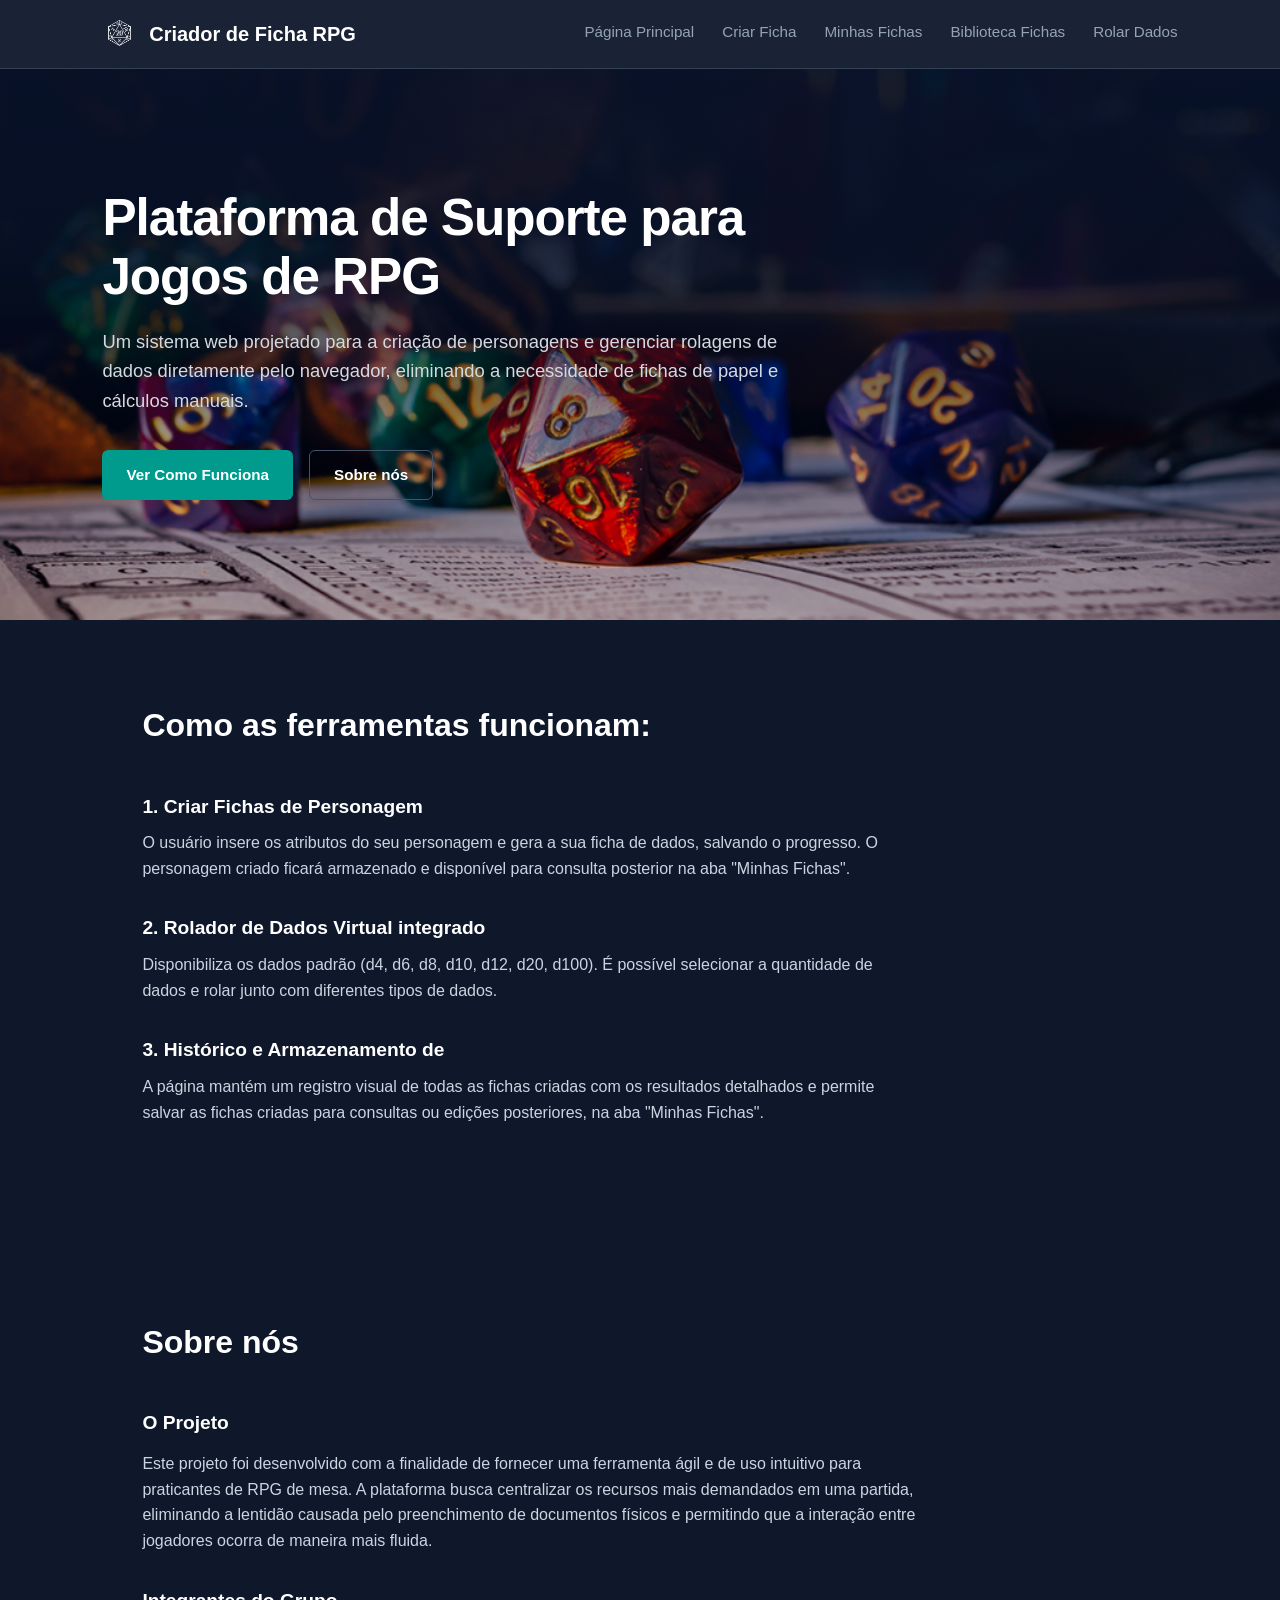
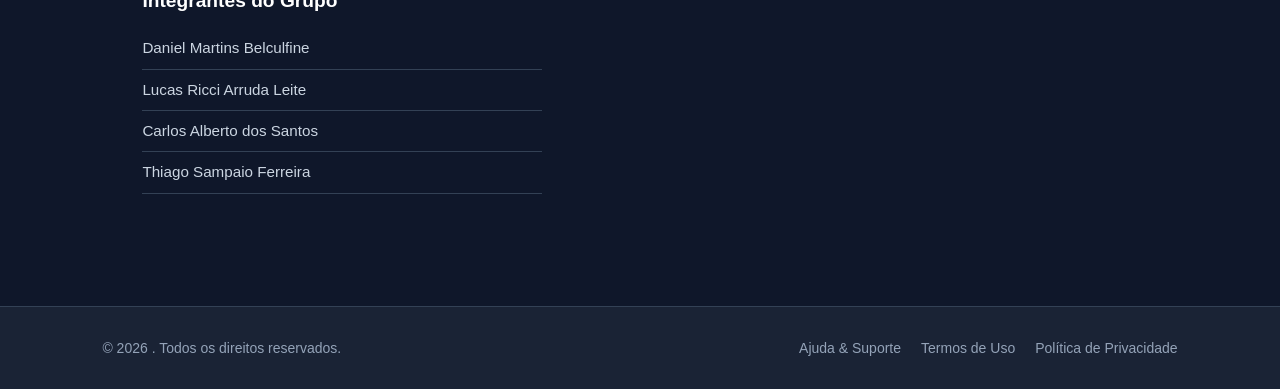
==== index.html @ de8bcbd9 "fix index.html and added footer html" ====
<!DOCTYPE html>
<html lang="pt-BR">
<head>
    <meta charset="UTF-8">
    <meta name="viewport" content="width=device-width, initial-scale=1.0">
    <title>Criador de Ficha RPG</title>

    <meta name="description" content="Monte e gerencie suas fichas de RPG de forma rápida e intuitiva. Escolha seu sistema favorito, distribua pontos e jogue online sem complicações!">
    <meta name="keywords" content="ficha de rpg online, criador de ficha rpg, gerador de personagem rpg, dnd 5e, tormenta20">
    
    <meta property="og:title" content="Criador de Ficha RPG Online | Monte Personagens Grátis" />
    <meta property="og:description" content="Monte e gerencie suas fichas de RPG de forma rápida e intuitiva. Escolha seu sistema favorito e role os dados!" />
    <meta property="og:image" content="https://vercel.app" />
    <meta property="og:url" content="https://vercel.app" />
    <meta property="og:type" content="website" />
    <meta property="og:locale" content="pt_BR" />

    <link rel="stylesheet" href="./stylesheets/index.css">
    <link rel="stylesheet" href="./stylesheets/components.css">
</head>
<body>

    <header class="site-header">
        <div class="logo">
            <span class="logo-img"> <img src="./Img_folder/d20-certo-sem-fundo.png" alt="imagem de d20"></span>
            <span class="logo-texto">Criador de Ficha RPG</span>
        </div>
        <div class="cta-buttons">
            <a href="index.html" class="btn">Página Principal</a>
            <a href="./pages/criarFichas.html" class="btn btn-primary">Criar Ficha</a>
            <a href="./pages/minhasFichas.html" class="btn btn-secondary">Minhas Fichas</a>
            <a href="./pages/bibliotecaFichas.html" class="btn btn-secondary">Biblioteca Fichas</a>
            <a href="./pages/dados.html" class="btn btn-terciary">Rolar Dados</a>
        </div>
    </header>

    <main class="principal">

    <section class="conteudo-principal">
        <h1>Plataforma de Suporte para Jogos de RPG</h1>
            <p>Um sistema web projetado para a criação de personagens e gerenciar rolagens de dados diretamente pelo navegador,
            eliminando a necessidade de fichas de papel e cálculos manuais.
            </p>
    
        <div class="acoes-principais">
            <a href="#como-funciona" class="botao-saiba-mais">Ver Como Funciona</a>
            <a href="#quem-somos" class="botao-quem-somos">Sobre nós</a>
        </div>
    </section>

    <section id="como-funciona" class="secao-explicativa">
        <h2>Como as ferramentas funcionam:</h2>
    
        <div class="bloco-recurso">
            <h3>1. Criar Fichas de Personagem</h3>
            <p>O usuário insere os atributos do seu personagem e gera a sua ficha de dados, salvando o progresso.
            O personagem criado ficará armazenado e disponível para consulta posterior na aba "Minhas Fichas".
            </p>    
        </div>
    
        <div class="bloco-recurso">
            <h3>2. Rolador de Dados Virtual integrado</h3>
            <p>Disponibiliza os dados padrão (d4, d6, d8, d10, d12, d20, d100). 
            É possível selecionar a quantidade de dados e rolar junto com diferentes tipos de dados.
            </p>
        </div>

        <div class="bloco-recurso">
            <h3>3. Histórico e Armazenamento de</h3>
            <p>A página mantém um registro visual de todas as fichas criadas com os resultados detalhados e permite salvar as fichas criadas para consultas ou edições posteriores, na aba "Minhas Fichas".</p>
        </div>
    </section>

    <section id="quem-somos" class="sobre-nos">
        <h2>Sobre nós</h2>

        <div class="sub-bloco-sobre">
            <h3>O Projeto</h3>
            <p>Este projeto foi desenvolvido com a finalidade de fornecer uma ferramenta ágil e de uso intuitivo para praticantes de RPG de mesa. A plataforma busca centralizar os recursos mais demandados em uma partida, eliminando a lentidão causada pelo preenchimento de documentos físicos e permitindo que a interação entre jogadores ocorra de maneira mais fluida.</p>
        </div>

        <div class="sub-bloco-sobre">
            <h3>Integrantes do Grupo</h3>
            <ul class="lista-integrantes">
                <li>Daniel Martins Belculfine</li>
                <li>Lucas Ricci Arruda Leite</li>
                <li>Carlos Alberto dos Santos</li>
                <li>Thiago Sampaio Ferreira</li>
            </ul>
        </div>
    </section>
    </main>

</body>

    <footer class="rodape">
        <div class="texto">
            <p>&copy; 2026 . Todos os direitos reservados.</p>
        </div>

        <div class="links-rodape">
            <a href="#">Ajuda & Suporte</a>
            <a href="#">Termos de Uso</a>
            <a href="#">Política de Privacidade</a>
        </div>
    </footer>
</html>
---- stylesheets/index.css ----
/* ==========================================================================
   1. RESET E CONFIGURAÇÕES GERAIS - TEMA ESCURO
   ========================================================================== */
* {
    margin: 0;
    padding: 0;
    box-sizing: border-box;
    font-family: -apple-system, BlinkMacSystemFont, "Segoe UI", Roboto, Helvetica, Arial, sans-serif;
}

body {
    /* Cor de fundo escura global  */
    background-color: #0f172a; 
    color: #e2e8f0; 
    line-height: 1.6;
}

html {
    scroll-behavior: smooth; /* Faz a mágica da rolagem suave acontecer */
}

 /* ==========================================================================
   3. HERO SECTION (BANNER PRINCIPAL) - OTIMIZADO PARA SATURAÇÃO E COR
   ========================================================================= */
.conteudo-principal {
    background-color: #0f172a; 

    background-image: linear-gradient(
        to bottom, 
        rgba(15, 23, 42, 0.95) 0%, 
        rgba(15, 23, 42, 0.85) 35%, 
        rgba(15, 23, 42, 0.4) 70%, 
        rgba(15, 23, 42, 0.1) 100%
    ), 
    url('../Img_folder/rog-dados.png');
    
    background-size: cover;
    background-position: center;
    background-repeat: no-repeat;
    
    filter: saturate(120%) contrast(105%);
    
    color: #ffffff;
    padding: 120px 8%; 
    min-height: 520px; 
    display: flex;
    flex-direction: column;
    justify-content: center;
    
    position: relative; 
}


.conteudo-principal h1 {
    font-size: 3.2rem;
    font-weight: 800;
    line-height: 1.15;
    letter-spacing: -0.02em;
    margin-bottom: 20px;
    max-width: 800px;
    color: #ffffff;
}

.conteudo-principal p {
    font-size: 1.15rem;
    color: #d1d5db; 
    margin-bottom: 35px;
    max-width: 680px;
}


/* Botões do Hero */
.acoes-principais {
    display: flex;
    gap: 16px;
}

.botao-saiba-mais, 
.botao-quem-somos {
    display: inline-flex;
    align-items: center;
    padding: 12px 24px;
    border-radius: 6px;
    font-weight: 600;
    font-size: 0.95rem;
    text-decoration: none;
    transition: all 0.2s ease;
}

/* Botão Principal (Ver Como Funciona) */
.botao-saiba-mais {
    background-color: #0d9488; 
    color: #ffffff;
    border: none;
}

.botao-saiba-mais:hover {
    background-color: #0f766e;
}

/* Botão Secundário (Sobre nós) */
.botao-quem-somos {
    background-color: transparent;
    color: #ffffff;
    border: 1px solid #475569;
}

.botao-quem-somos:hover {
    background-color: rgba(255, 255, 255, 0.08);
    border-color: #94a3b8;
}

/* ==========================================================================
   4. SEÇÕES INFORMATIVAS (CONTEÚDO)
   ========================================================================== */
.secao-explicativa, 
.sobre-nos {
    padding: 80px 8%;
    max-width: 1200px;
    margin: 0 auto;
}

.secao-explicativa h2, 
.sobre-nos h2 {
    font-size: 2rem;
    color: #ffffff; 
    margin-bottom: 40px;
    font-weight: 700;
}

.secao-explicativa {
    display: flex;
    flex-direction: column;
}

.bloco-recurso {
    margin-bottom: 32px;
}

.bloco-recurso h3 {
    font-size: 1.2rem;
    color: #ffffff; 
    margin-bottom: 8px;
}

.bloco-recurso p {
    color: #cbd5e1; 
    font-size: 1rem;
    max-width: 750px;
}

.sub-bloco-sobre {
    margin-bottom: 32px;
}

.sub-bloco-sobre h3 {
    font-size: 1.2rem;
    color: #ffffff; 
    margin-bottom: 12px;
}

.sub-bloco-sobre p {
    color: #cbd5e1; 
    font-size: 1rem;
    max-width: 800px;
}

.lista-integrantes {
    list-style: none;
}

.lista-integrantes li {
    color: #cbd5e1; 
    padding: 8px 0;
    border-bottom: 1px solid #334155; 
    font-size: 0.95rem;
    max-width: 400px;
}

.lista-integrantes :hover{
    color: #ffffff;
    padding-left: 5px;
    transition: all 0.25s ease;
    text-shadow: 0 0 8px rgba(13, 148, 136, 0.4);
}

/* ==========================================================================
   6. RESPONSIVIDADE
   ========================================================================== */
@media (max-width: 768px) {
    .site-header {
        flex-direction: column;
        gap: 15px;
        padding: 15px;
    }

    .cta-buttons {
        flex-wrap: wrap;
        justify-content: center;
        gap: 16px;
    }

    .conteudo-principal h1 {
        font-size: 2.2rem;
    }

    .secao-explicativa, 
    .sobre-nos {
        padding: 50px 5%;
    }

    .rodape {
        flex-direction: column;
        gap: 15px;
        text-align: center;
        padding: 20px 5%;
    }
}

@media (max-width: 600px) {
    h1 {
        font-size: 2rem;
    }
    .cta-buttons {
        flex-direction: column;
    }
    .btn {
        width: 100%;
    }
}
---- stylesheets/components.css ----
/* ==========================================================================
   2. HEADER (CABEÇALHO) - Tema Escuro
   ========================================================================== */
.site-header {
    width: 100%;
    display: flex;
    justify-content: space-between;
    align-items: center;
    padding: 18px 8%;  
    background-color: #1a2335; 
    border-bottom: 1px solid #334155; 
    position: sticky;
    top: 0;
    z-index: 100;
}

.logo {
    display: flex;
    align-items: center;
    gap: 12px;
}

.logo-img img {
    height: 32px;
    width: auto;
    display: block;
    filter: invert(100%) brightness(1000%);
}

.logo-texto {
    font-weight: 700;
    font-size: 1.25rem;
    color: #ffffff; 
}

.cta-buttons {
    display: flex;
    gap: 28px;
    align-items: center;
}

.cta-buttons a {
    text-decoration: none;
    color: #94a3b8; 
    font-size: 0.95rem;
    font-weight: 500;
    position: relative;
    padding-bottom: 4px;
    transition: color 0.2s ease;
}

.cta-buttons a::after {
    content: '';
    position: absolute;
    width: 0;
    height: 2px;
    bottom: 0;
    left: 0;
    background-color: #0d9488; 
    transition: width 0.25s ease-in-out;
}

.cta-buttons a:hover {
    color: #0d9488; 
}

.cta-buttons a:hover::after {
    width: 100%;
}

/* ==========================================================================
   --- SITE FOOTER ---
   ========================================================================== */

.rodape {
    width: 100%;
    margin-top: auto;
    display: flex;
    justify-content: space-between;
    align-items: center;
    padding: 30px 8%; 
    border-top: 1px solid #334155; 
    background-color: #1a2335; 
    font-size: 0.875rem;
    color: #94a3b8;
    margin-bottom: 0 !important;
    flex-shrink: 0; 
}

.rodape .texto p {
    margin: 0;
}

.links-rodape {
    display: flex;
    gap: 20px;
}

.links-rodape a {
    color: #94a3b8; 
    text-decoration: none;
    transition: color 0.2s ease;
}

.links-rodape a:hover {
    color: #0d9488; 
}

/* ==========================================================================
   6. RESPONSIVIDADE
   ========================================================================== */
@media (max-width: 768px) {
    .site-header {
        flex-direction: column;
        gap: 15px;
        padding: 15px;
    }

    .cta-buttons {
        flex-wrap: wrap;
        justify-content: center;
        gap: 16px;
    }

    .conteudo-principal h1 {
        font-size: 2.2rem;
    }

    .secao-explicativa, 
    .sobre-nos {
        padding: 50px 5%;
    }

    .rodape {
        flex-direction: column;
        gap: 15px;
        text-align: center;
        padding: 20px 5%;
    }
}

@media (max-width: 600px) {
    h1 {
        font-size: 2rem;
    }
    .cta-buttons {
        flex-direction: column;
    }
    .btn {
        width: 100%;
    }
}
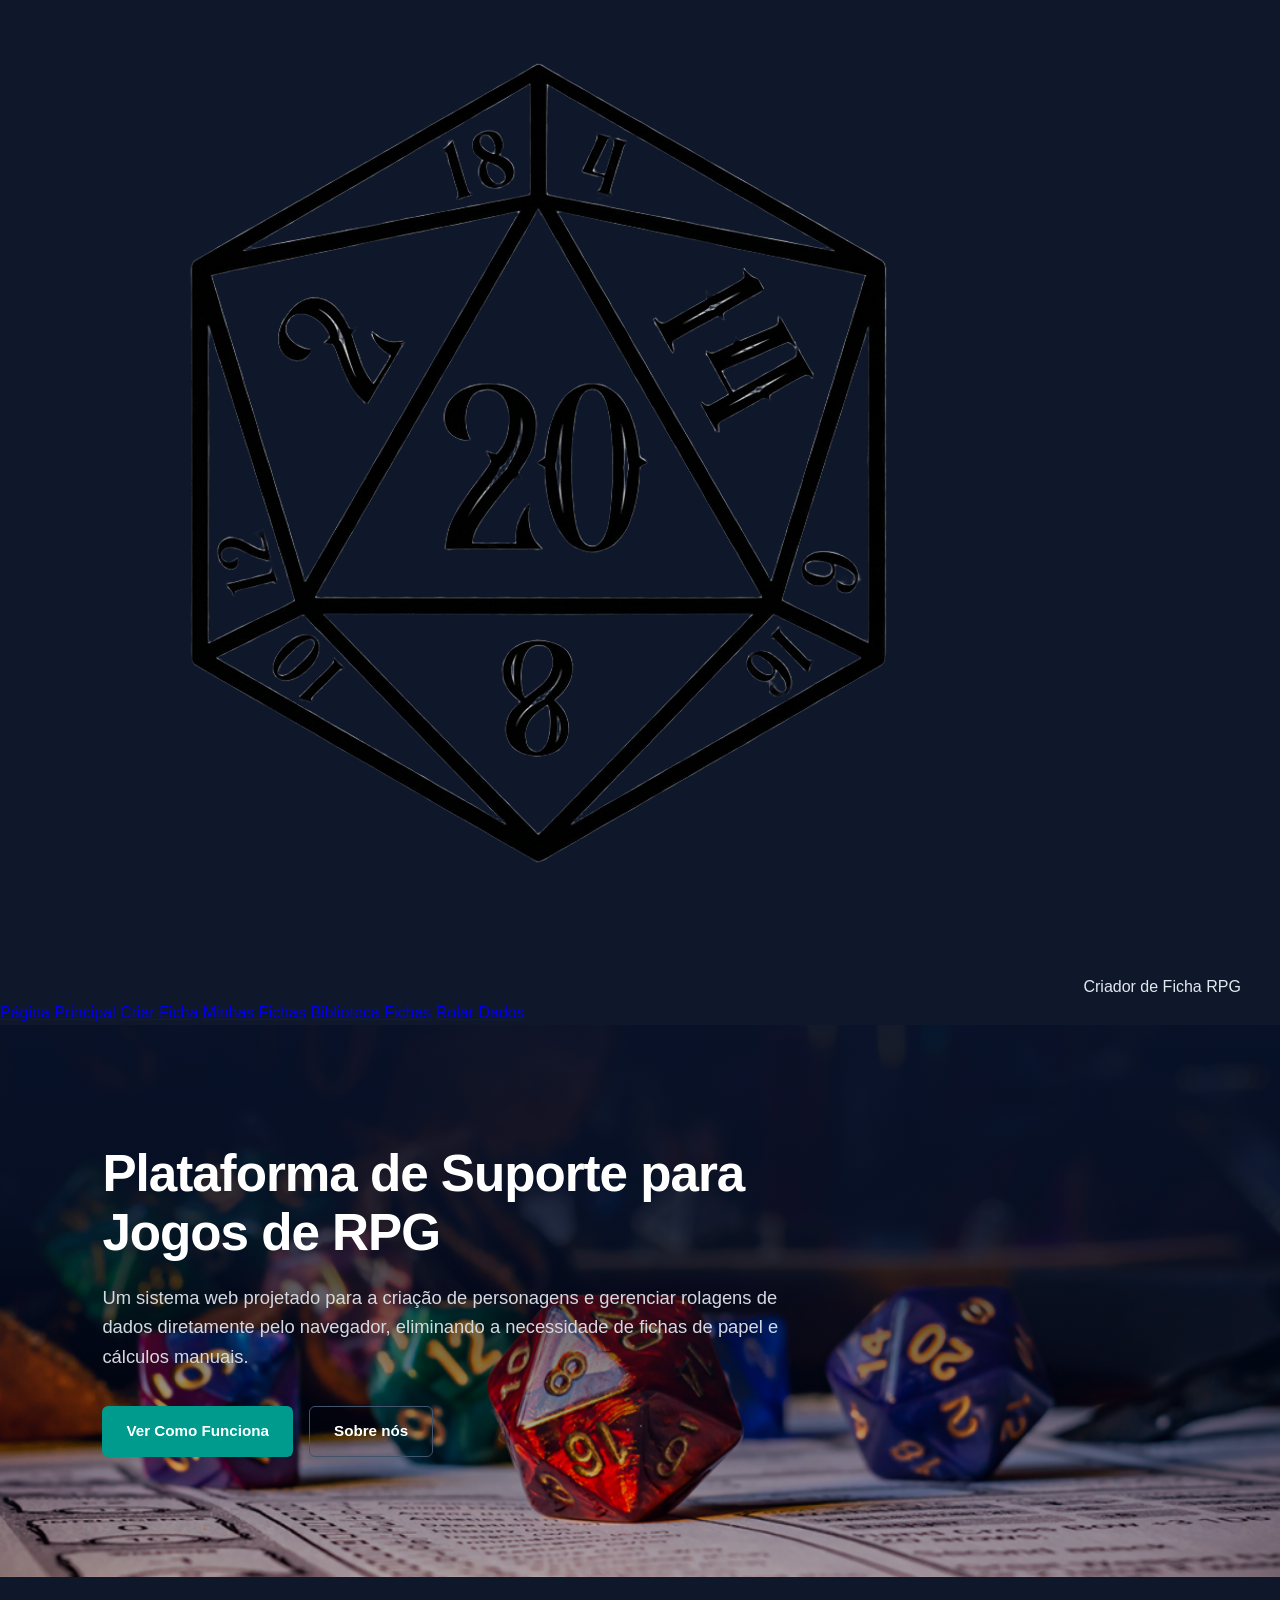
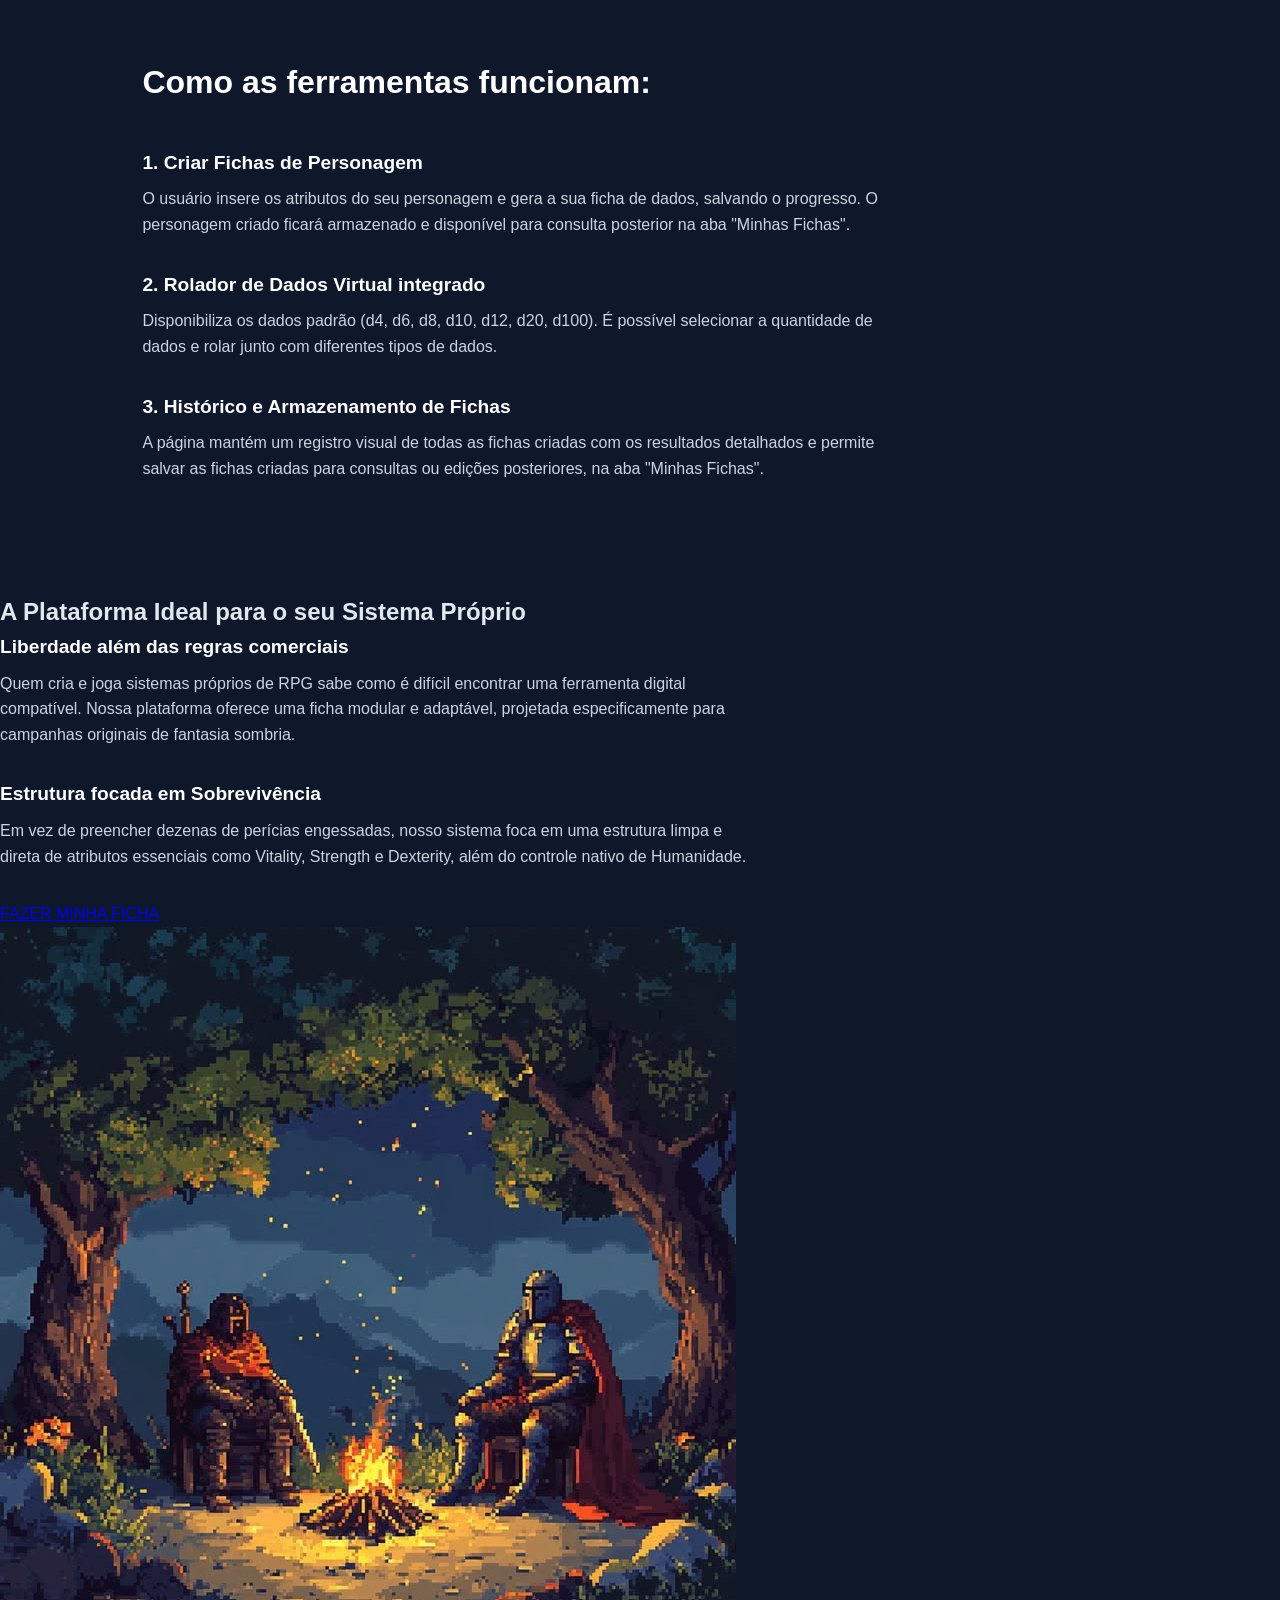
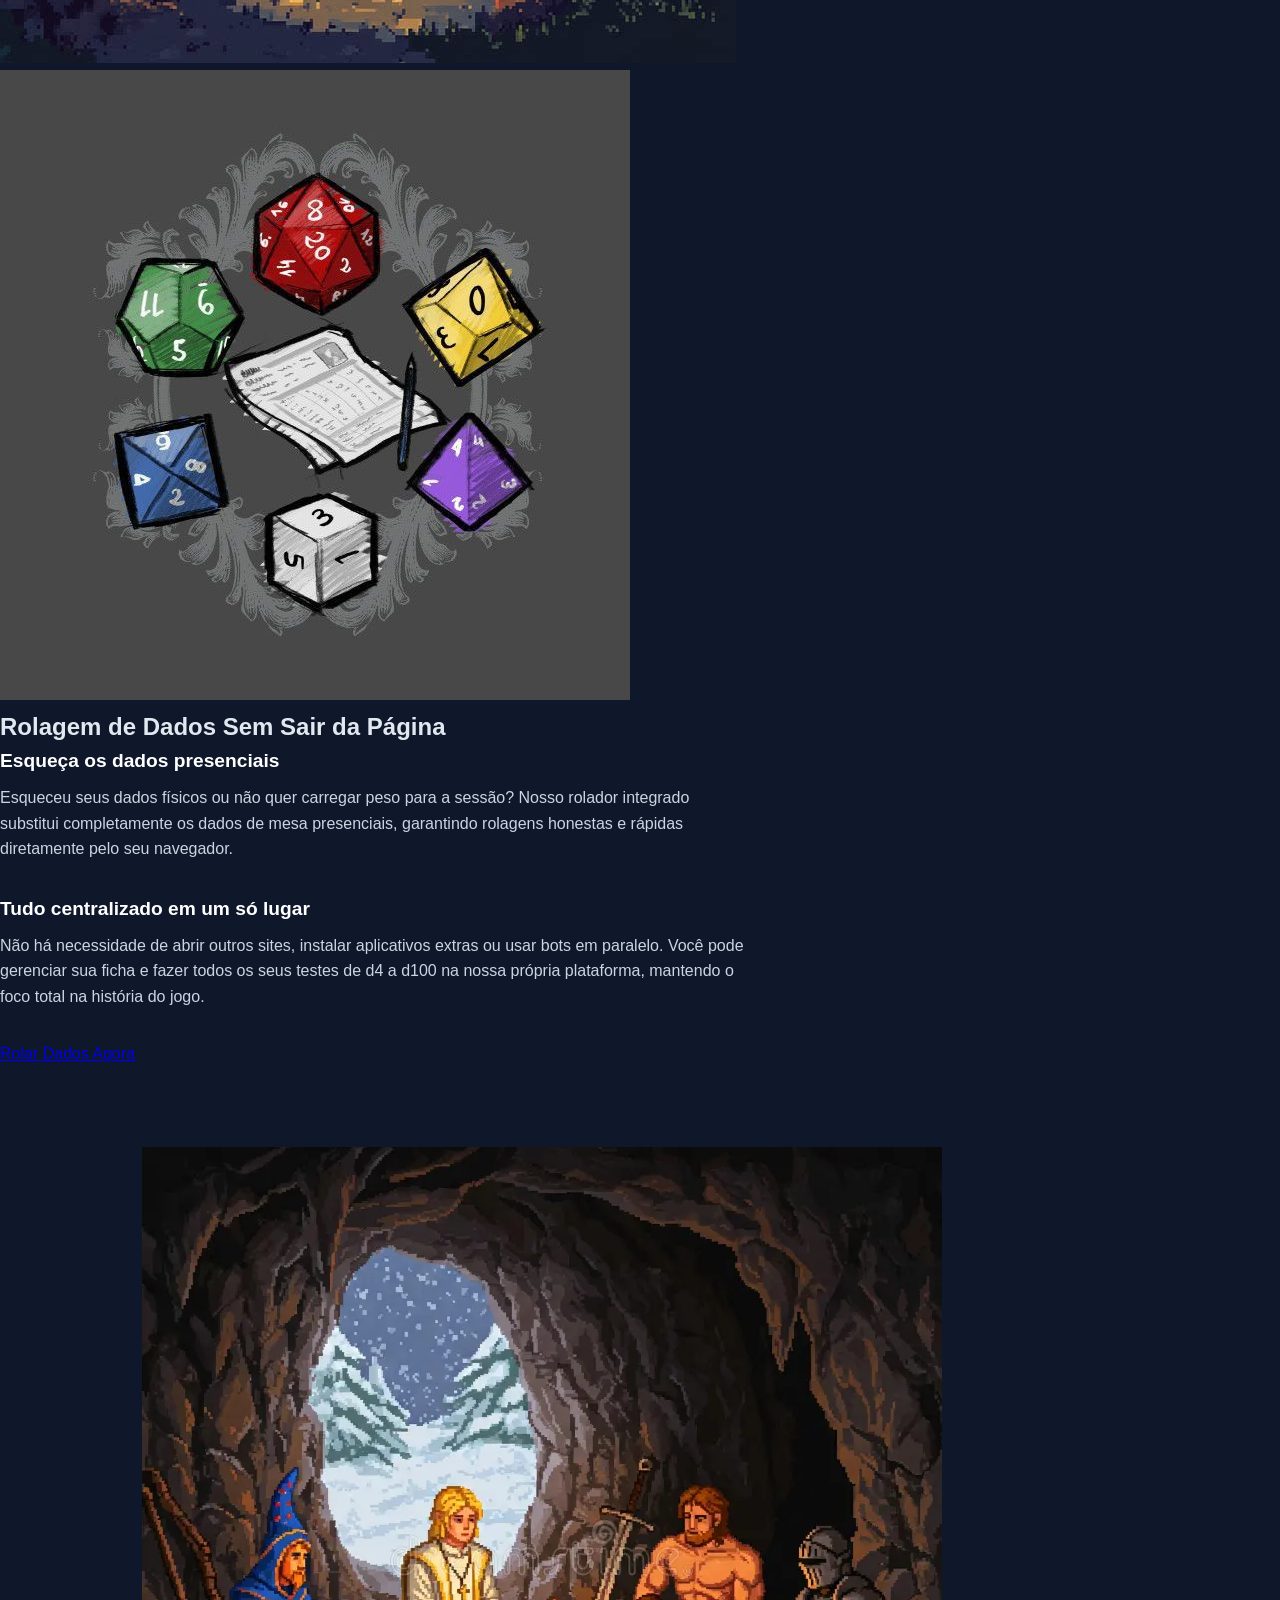
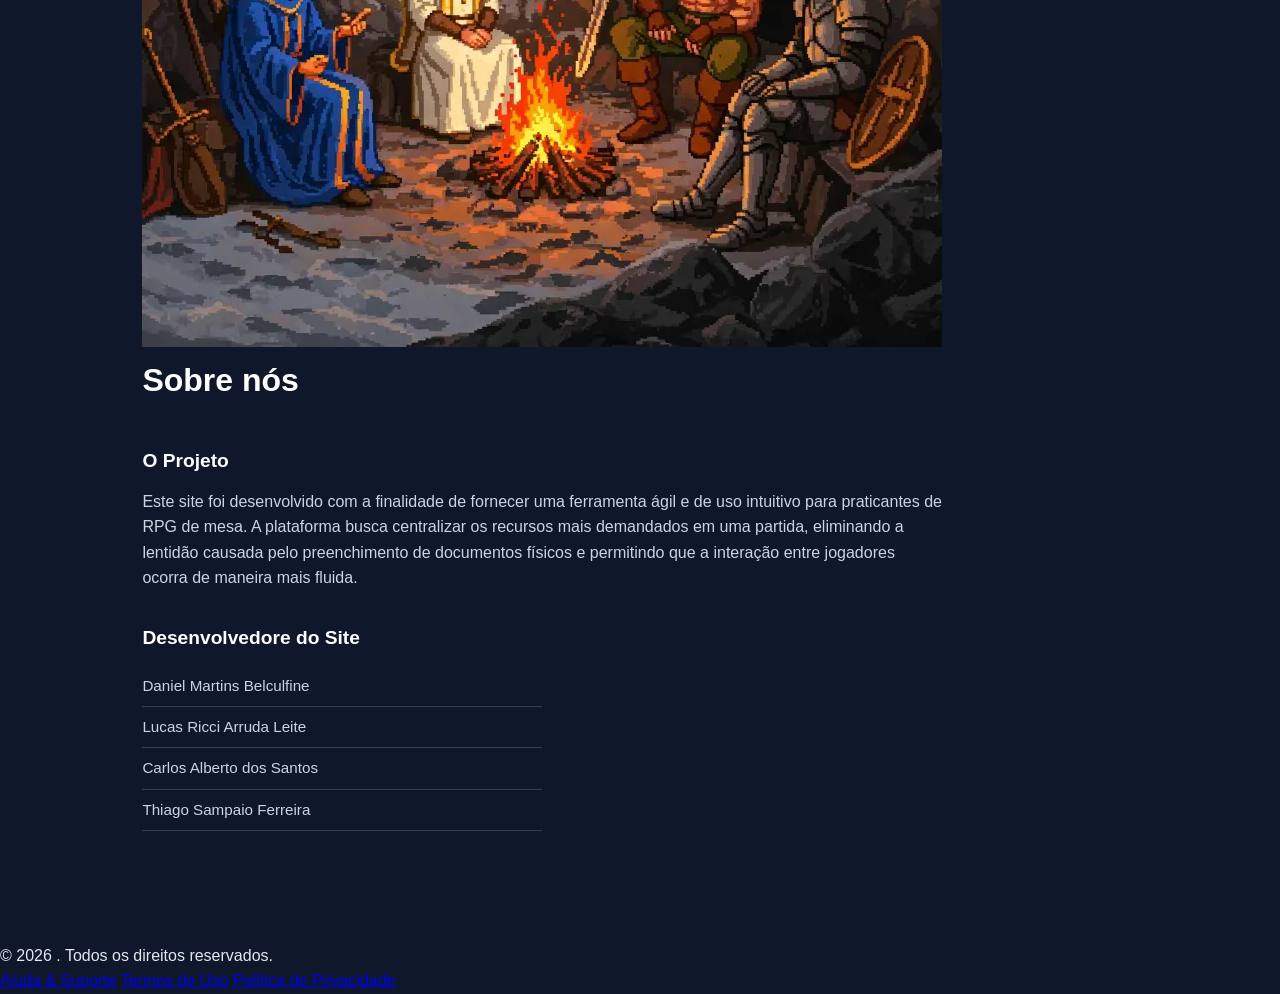
==== commit 6f558c67: "0.1.12 - adicoes de section" ====
--- a/index.html
+++ b/index.html
@@ -16,7 +16,6 @@
     <meta property="og:locale" content="pt_BR" />
 
     <link rel="stylesheet" href="./stylesheets/index.css">
-    <link rel="stylesheet" href="./stylesheets/components.css">
 </head>
 <body>
 
@@ -34,61 +33,106 @@
         </div>
     </header>
 
-    <main class="principal">
+        <main class="principal">
 
-    <section class="conteudo-principal">
-        <h1>Plataforma de Suporte para Jogos de RPG</h1>
-            <p>Um sistema web projetado para a criação de personagens e gerenciar rolagens de dados diretamente pelo navegador,
-            eliminando a necessidade de fichas de papel e cálculos manuais.
-            </p>
-    
-        <div class="acoes-principais">
-            <a href="#como-funciona" class="botao-saiba-mais">Ver Como Funciona</a>
-            <a href="#quem-somos" class="botao-quem-somos">Sobre nós</a>
-        </div>
-    </section>
+        <section class="conteudo-principal">
+            <h1>Plataforma de Suporte para Jogos de RPG</h1>
+            <p>Um sistema web projetado para a criação de personagens e gerenciar rolagens de dados diretamente pelo navegador, eliminando a necessidade de fichas de papel e cálculos manuais.</p>
+            <div class="acoes-principais">
+                <a href="#como-funciona" class="botao-saiba-mais">Ver Como Funciona</a>
+                <a href="#quem-somos" class="botao-quem-somos">Sobre nós</a>
+            </div>
+        </section>
 
-    <section id="como-funciona" class="secao-explicativa">
-        <h2>Como as ferramentas funcionam:</h2>
-    
-        <div class="bloco-recurso">
-            <h3>1. Criar Fichas de Personagem</h3>
-            <p>O usuário insere os atributos do seu personagem e gera a sua ficha de dados, salvando o progresso.
-            O personagem criado ficará armazenado e disponível para consulta posterior na aba "Minhas Fichas".
-            </p>    
-        </div>
-    
-        <div class="bloco-recurso">
-            <h3>2. Rolador de Dados Virtual integrado</h3>
-            <p>Disponibiliza os dados padrão (d4, d6, d8, d10, d12, d20, d100). 
-            É possível selecionar a quantidade de dados e rolar junto com diferentes tipos de dados.
-            </p>
-        </div>
+        <!-- SEÇÃO 1: COMO FUNCIONA -->
+        <section id="como-funciona" class="secao-explicativa">
+            <h2>Como as ferramentas funcionam:</h2>
+            <div class="bloco-recurso">
+                <h3>1. Criar Fichas de Personagem</h3>
+                <p>O usuário insere os atributos do seu personagem e gera a sua ficha de dados, salvando o progresso. O personagem criado ficará armazenado e disponível para consulta posterior na aba "Minhas Fichas".</p>    
+            </div>
+            <div class="bloco-recurso">
+                <h3>2. Rolador de Dados Virtual integrado</h3>
+                <p>Disponibiliza os dados padrão (d4, d6, d8, d10, d12, d20, d100). É possível selecionar a quantidade de dados e rolar junto com diferentes tipos de dados.</p>
+            </div>
+            <div class="bloco-recurso">
+                <h3>3. Histórico e Armazenamento de Fichas</h3>
+                <p>A página mantém um registro visual de todas as fichas criadas com os resultados detalhados e permite salvar as fichas criadas para consultas ou edições posteriores, na aba "Minhas Fichas".</p>
+            </div>
+        </section>
 
-        <div class="bloco-recurso">
-            <h3>3. Histórico e Armazenamento de</h3>
-            <p>A página mantém um registro visual de todas as fichas criadas com os resultados detalhados e permite salvar as fichas criadas para consultas ou edições posteriores, na aba "Minhas Fichas".</p>
-        </div>
-    </section>
+        <!-- SEÇÃO 2: SISTEMA EXCLUSIVO -->
+        <section id="sistema-exclusivo" class="secao-explicativa-dupla">
+            <div class="conteudo-lado">
+                <h2>A Plataforma Ideal para o seu Sistema Próprio</h2>
+                <div class="bloco-recurso">
+                    <h3>Liberdade além das regras comerciais</h3>
+                    <p>Quem cria e joga sistemas próprios de RPG sabe como é difícil encontrar uma ferramenta digital compatível. Nossa plataforma oferece uma ficha modular e adaptável, projetada especificamente para campanhas originais de fantasia sombria.</p>
+                </div>
+                <div class="bloco-recurso">
+                    <h3>Estrutura focada em Sobrevivência</h3>
+                    <p>Em vez de preencher dezenas de perícias engessadas, nosso sistema foca em uma estrutura limpa e direta de atributos essenciais como Vitality, Strength e Dexterity, além do controle nativo de Humanidade.</p>
+                </div>
+                <div class="alinhamento-botao">
+                    <a href="./pages/criarFichas.html" class="botao-sistema-destaque">FAZER MINHA FICHA</a>
+                </div>
+            </div>
+            <div class="imagem-lado">
+                <img src="./Img_folder/medieval.jpg" alt="Ilustração de rpg medieval">
+            </div>
+        </section>
 
-    <section id="quem-somos" class="sobre-nos">
-        <h2>Sobre nós</h2>
+                <!-- SEÇÃO: ROLADOR DE DADOS (IMAGEM NA ESQUERDA) -->
+        <section id="rolador-dados" class="secao-dados-dupla">
+        
+            <div class="imagem-dados">
+                <img src="./Img_folder/dados-parte.jpg" alt="Dados de RPG virtuais rolando na tela">
+            </div>
 
-        <div class="sub-bloco-sobre">
-            <h3>O Projeto</h3>
-            <p>Este projeto foi desenvolvido com a finalidade de fornecer uma ferramenta ágil e de uso intuitivo para praticantes de RPG de mesa. A plataforma busca centralizar os recursos mais demandados em uma partida, eliminando a lentidão causada pelo preenchimento de documentos físicos e permitindo que a interação entre jogadores ocorra de maneira mais fluida.</p>
-        </div>
+            <div class="conteudo-dados">
+                <h2>Rolagem de Dados Sem Sair da Página</h2>
+            
+                <div class="bloco-recurso">
+                    <h3>Esqueça os dados presenciais</h3>
+                    <p>Esqueceu seus dados físicos ou não quer carregar peso para a sessão? Nosso rolador integrado substitui completamente os dados de mesa presenciais, garantindo rolagens honestas e rápidas diretamente pelo seu navegador.</p>
+                </div>
 
-        <div class="sub-bloco-sobre">
-            <h3>Integrantes do Grupo</h3>
-            <ul class="lista-integrantes">
-                <li>Daniel Martins Belculfine</li>
-                <li>Lucas Ricci Arruda Leite</li>
-                <li>Carlos Alberto dos Santos</li>
-                <li>Thiago Sampaio Ferreira</li>
-            </ul>
-        </div>
-    </section>
+                <div class="bloco-recurso">
+                    <h3>Tudo centralizado em um só lugar</h3>
+                    <p>Não há necessidade de abrir outros sites, instalar aplicativos extras ou usar bots em paralelo. Você pode gerenciar sua ficha e fazer todos os seus testes de d4 a d100 na nossa própria plataforma, mantendo o foco total na história do jogo.</p>
+                </div>
+
+                <div class="alinhamento-botao">
+                    <a href="./pages/dados.html" class="botao-dados-destaque">Rolar Dados Agora</a>
+                </div>
+            </div>
+
+        </section>
+
+
+        <!-- SEÇÃO 3: SOBRE NÓS -->
+        <section id="quem-somos" class="sobre-nos">
+            <div class="imagem-sobre">
+                <img src="./Img_folder/grupo.webp" alt="Imagem de personagens de rpg em grupo">
+            </div>
+            <div class="conteudo-sobre">
+                <h2>Sobre nós</h2>
+                <div class="sub-bloco-sobre">
+                    <h3>O Projeto</h3>
+                    <p>Este site foi desenvolvido com a finalidade de fornecer uma ferramenta ágil e de uso intuitivo para praticantes de RPG de mesa. A plataforma busca centralizar os recursos mais demandados em uma partida, eliminando a lentidão causada pelo preenchimento de documentos físicos e permitindo que a interação entre jogadores ocorra de maneira mais fluida.</p>
+                </div>
+                <div class="sub-bloco-sobre">
+                    <h3>Desenvolvedore do Site</h3>
+                    <ul class="lista-integrantes">
+                        <li>Daniel Martins Belculfine</li>
+                        <li>Lucas Ricci Arruda Leite</li>
+                        <li>Carlos Alberto dos Santos</li>
+                        <li>Thiago Sampaio Ferreira</li>
+                    </ul>
+                </div>
+            </div>
+        </section>
+
     </main>
 
 </body>
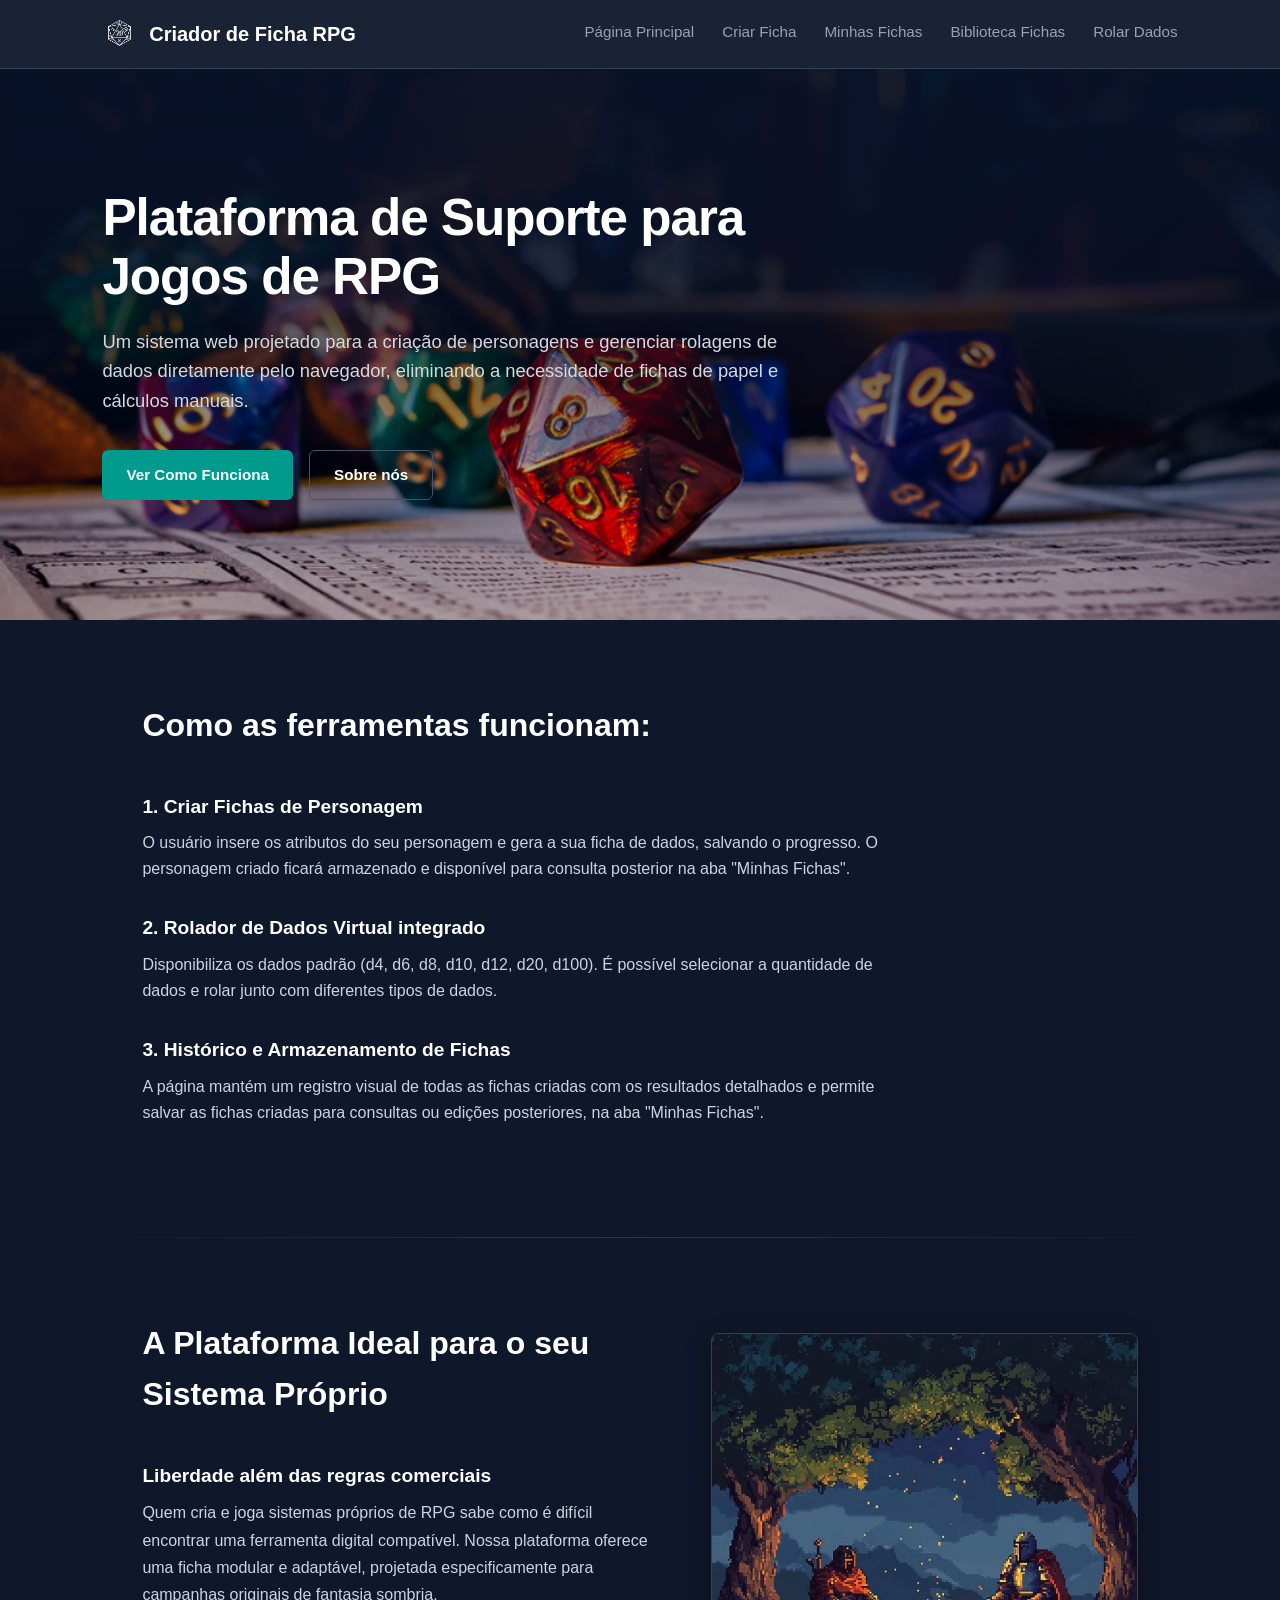
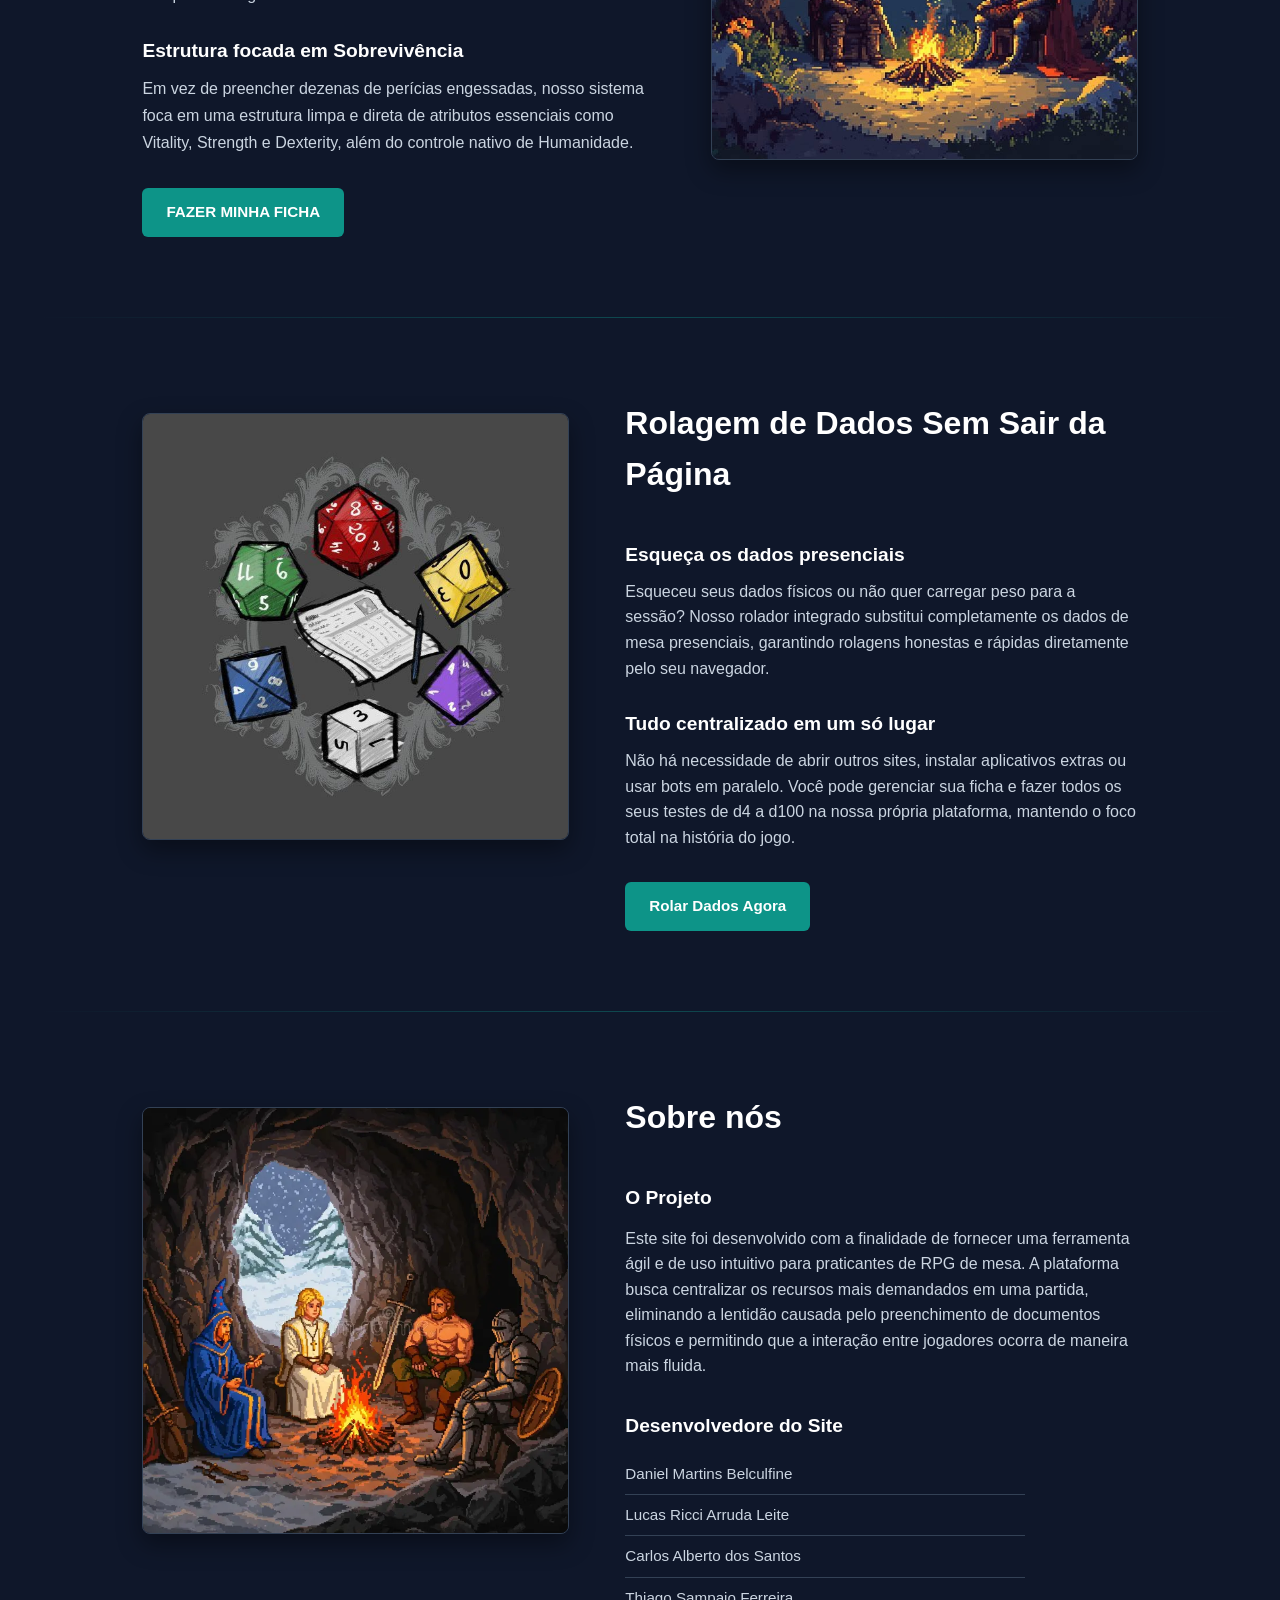
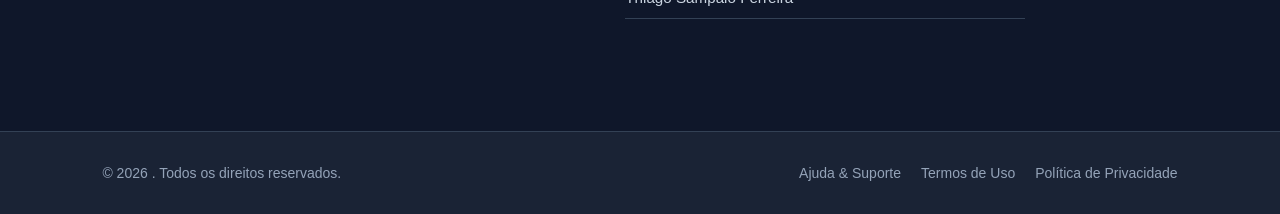
==== commit 87e27520: "1.2.2 - link pros documentos de politica" ====
--- a/index.html
+++ b/index.html
@@ -143,9 +143,9 @@
         </div>
 
         <div class="links-rodape">
-            <a href="#">Ajuda & Suporte</a>
-            <a href="#">Termos de Uso</a>
-            <a href="#">Política de Privacidade</a>
+            <a href="documentos/ajuda_e_suporte.pdf" target="_blank">Ajuda & Suporte</a>
+            <a href="documentos/termos_de_uso_(1).pdf" target="_blank">Termos de Uso</a>
+            <a href="documentos/politicaPrivacidade.pdf" target="_blank">Política de Privacidade</a>
         </div>
     </footer>
 </html>
--- a/stylesheets/index.css
+++ b/stylesheets/index.css
@@ -16,11 +16,81 @@
 }
 
 html {
-    scroll-behavior: smooth; /* Faz a mágica da rolagem suave acontecer */
+    scroll-behavior: smooth; /* Faz a rolagem suave */
+}
+
+/* ==========================================================================
+   2. HEADER (CABEÇALHO) 
+   ========================================================================== */
+.site-header {
+    display: flex;
+    justify-content: space-between;
+    align-items: center;
+    padding: 18px 8%;
+    background-color: #1a2335; 
+    border-bottom: 1px solid #334155; /* Linha divisória sutil */
+    position: sticky;
+    top: 0;
+    z-index: 100;
+}
+
+.logo {
+    display: flex;
+    align-items: center;
+    gap: 12px;
+}
+
+.logo-img img {
+    height: 32px;
+    width: auto;
+    display: block;
+    filter: invert(100%) brightness(1000%);
+}
+
+.logo-texto {
+    font-weight: 700;
+    font-size: 1.25rem;
+    color: #ffffff; 
+}
+
+.cta-buttons {
+    display: flex;
+    gap: 28px;
+    align-items: center;
+}
+
+/* Efeito Underline nos Links do Header - Cor Clara */
+.cta-buttons a {
+    text-decoration: none;
+    color: #94a3b8; 
+    font-size: 0.95rem;
+    font-weight: 500;
+    position: relative;
+    padding-bottom: 4px;
+    transition: color 0.2s ease;
+}
+
+.cta-buttons a::after {
+    content: '';
+    position: absolute;
+    width: 0;
+    height: 2px;
+    bottom: 0;
+    left: 0;
+    background-color: #0d9488; 
+    transition: width 0.25s ease-in-out;
+}
+
+.cta-buttons a:hover {
+    color: #0d9488; 
+}
+
+.cta-buttons a:hover::after {
+    width: 100%;
 }
 
  /* ==========================================================================
-   3. HERO SECTION (BANNER PRINCIPAL) - OTIMIZADO PARA SATURAÇÃO E COR
+   3. HERO SECTION (BANNER PRINCIPAL)
    ========================================================================= */
 .conteudo-principal {
     background-color: #0f172a; 
@@ -111,16 +181,272 @@
 }
 
 /* ==========================================================================
+   3. BOM PARA O SEU SISTEMA
+   ========================================================================== */
+.secao-explicativa-dupla {
+    padding: 80px 8%;
+    max-width: 1200px;
+    margin: 0 auto;
+    display: flex;
+    align-items: flex-start; /* Alinha o topo da imagem com o topo do texto */
+    gap: 56px; 
+}
+
+.conteudo-lado {
+    flex: 1.2; 
+}
+
+/* Espaçamento interno para os blocos de texto não ficarem grudados */
+.conteudo-lado .bloco-recurso {
+    margin-bottom: 28px; /* Dá espaço entre o fim de um parágrafo e o próximo h3 */
+}
+
+.conteudo-lado h3 {
+    font-size: 1.2rem;
+    color: #ffffff;
+    margin-bottom: 8px; /* Afasta o h3 do seu respectivo parágrafo */
+}
+
+.conteudo-lado p {
+    color: #cbd5e1;
+    font-size: 1rem;
+    line-height: 1.7;
+}
+
+/* Lado da Imagem */
+.imagem-lado {
+    flex: 1;
+    display: flex;
+    justify-content: center;
+    margin-top: 15px; /* Ajuste fino para alinhar perfeitamente com a altura do h2 */
+}
+
+.imagem-lado img {
+    width: 100%;
+    max-width: 460px;
+    height: auto;
+    border-radius: 8px; 
+    border: 1px solid #334155; 
+    box-shadow: 0 10px 25px rgba(0, 0, 0, 0.4); 
+    display: block;
+}
+
+/* Forçando a estilização correta do Botão Verde Ciano */
+.alinhamento-botao {
+    margin-top: 32px;
+}
+
+.botao-sistema-destaque {
+    display: inline-flex;
+    align-items: center;
+    padding: 12px 24px;
+    border-radius: 6px;
+    font-weight: 600;
+    font-size: 0.95rem;
+    text-decoration: none ; /* Remove qualquer sublinhado roxo */
+    background-color: #0d9488 ; 
+    color: #ffffff ; /* Força o texto branco */
+    border: none;
+    transition: background-color 0.2s ease;
+}
+
+.botao-sistema-destaque:hover {
+    background-color: #0f766e ; /* Hover escurecido igual ao botão saiba mais */
+}
+
+/* Responsividade para Celulares */
+@media (max-width: 992px) {
+    .secao-explicativa-dupla {
+        flex-direction: column;
+        align-items: flex-start; 
+        gap: 40px;
+    }
+    
+    .imagem-lado {
+        width: 100%;
+        margin-top: 0;
+    }
+    
+    .imagem-lado img {
+        max-width: 100%; 
+    }
+}
+
+
+/* ==========================================================================
    4. SEÇÕES INFORMATIVAS (CONTEÚDO)
    ========================================================================== */
-.secao-explicativa, 
+.secao-explicativa {
+    padding: 80px 8%;
+    max-width: 1200px;
+    margin: 0 auto;
+    display: flex;
+    flex-direction: column;
+}
+
+.secao-explicativa h2 {
+    font-size: 2rem;
+    color: #ffffff; 
+    margin-bottom: 40px;
+    font-weight: 700;
+}
+
+.bloco-recurso {
+    margin-bottom: 32px;
+}
+
+.bloco-recurso h3 {
+    font-size: 1.2rem;
+    color: #ffffff; 
+    margin-bottom: 8px;
+}
+
+.bloco-recurso p {
+    color: #cbd5e1; 
+    font-size: 1rem;
+    max-width: 750px;
+}
+
+/* ==========================================================================
+   4.1 CONFIGURAÇÃO DA SEÇÃO DUPLA (SISTEMA EXCLUSIVO)
+   ========================================================================== */
+.secao-explicativa-dupla {
+    padding: 80px 8%;
+    max-width: 1200px;
+    margin: 0 auto;
+    display: flex;
+    align-items: flex-start;
+    gap: 56px; 
+}
+
+.secao-explicativa-dupla h2 {
+    font-size: 2rem;
+    color: #ffffff; 
+    margin-bottom: 40px;
+    font-weight: 700;
+}
+
+.conteudo-lado {
+    flex: 1.2; 
+}
+
+.conteudo-lado .bloco-recurso {
+    margin-bottom: 28px; 
+}
+
+.imagem-lado {
+    flex: 1;
+    display: flex;
+    justify-content: center;
+    margin-top: 15px;
+}
+
+.imagem-lado img {
+    width: 100%;
+    max-width: 460px;
+    height: auto;
+    border-radius: 8px; 
+    border: 1px solid #334155; 
+    box-shadow: 0 10px 25px rgba(0, 0, 0, 0.4); 
+    display: block;
+}
+
+.alinhamento-botao {
+    margin-top: 32px;
+}
+
+.botao-sistema-destaque {
+    display: inline-flex;
+    align-items: center;
+    padding: 12px 24px;
+    border-radius: 6px;
+    font-weight: 600;
+    font-size: 0.95rem;
+    text-decoration: none ;
+    background-color: #0d9488 ;
+    color: #ffffff ;
+    border: none;
+    transition: background-color 0.2s ease;
+}
+
+.botao-sistema-destaque:hover {
+    background-color: #0f766e ;
+}
+
+/* ==========================================================================
+   4.3 CONFIGURAÇÃO DA SEÇÃO DE DADOS (IMAGEM NA ESQUERDA)
+   ========================================================================== */
+.secao-dados-dupla {
+    padding: 80px 8%;
+    max-width: 1200px;
+    margin: 0 auto;
+    display: flex;
+    align-items: flex-start;
+    gap: 56px; 
+}
+
+.secao-dados-dupla h2 {
+    font-size: 2rem;
+    color: #ffffff; 
+    margin-bottom: 40px;
+    font-weight: 700;
+}
+
+.conteudo-dados {
+    flex: 1.2; 
+}
+
+.conteudo-dados .bloco-recurso {
+    margin-bottom: 28px; 
+}
+
+.imagem-dados {
+    flex: 1;
+    display: flex;
+    justify-content: center;
+    margin-top: 15px;
+}
+
+.imagem-dados img {
+    width: 100%;
+    max-width: 460px;
+    height: auto;
+    border-radius: 8px; 
+    border: 1px solid #334155; 
+    box-shadow: 0 10px 25px rgba(0, 0, 0, 0.4); 
+    display: block;
+}
+
+.botao-dados-destaque {
+    display: inline-flex;
+    align-items: center;
+    padding: 12px 24px;
+    border-radius: 6px;
+    font-weight: 600;
+    font-size: 0.95rem;
+    text-decoration: none ;
+    background-color: #0d9488 ;
+    color: #ffffff ;
+    border: none;
+    transition: background-color 0.2s ease;
+}
+
+.botao-dados-destaque:hover {
+    background-color: #0f766e ;
+}
+
+/* ==========================================================================
+   4.2 CONFIGURAÇÃO DA SEÇÃO SOBRE NÓS
+   ========================================================================== */
 .sobre-nos {
     padding: 80px 8%;
     max-width: 1200px;
     margin: 0 auto;
-}
-
-.secao-explicativa h2, 
+    display: flex;
+    align-items: flex-start; 
+    gap: 56px; 
+}
+
 .sobre-nos h2 {
     font-size: 2rem;
     color: #ffffff; 
@@ -128,25 +454,25 @@
     font-weight: 700;
 }
 
-.secao-explicativa {
-    display: flex;
-    flex-direction: column;
-}
-
-.bloco-recurso {
-    margin-bottom: 32px;
-}
-
-.bloco-recurso h3 {
-    font-size: 1.2rem;
-    color: #ffffff; 
-    margin-bottom: 8px;
-}
-
-.bloco-recurso p {
-    color: #cbd5e1; 
-    font-size: 1rem;
-    max-width: 750px;
+.imagem-sobre {
+    flex: 1;
+    display: flex;
+    justify-content: center;
+    margin-top: 15px; 
+}
+
+.imagem-sobre img {
+    width: 100%;
+    max-width: 460px;
+    height: auto;
+    border-radius: 8px;
+    border: 1px solid #334155;
+    box-shadow: 0 10px 25px rgba(0, 0, 0, 0.4);
+    display: block;
+}
+
+.conteudo-sobre {
+    flex: 1.2;
 }
 
 .sub-bloco-sobre {
@@ -177,11 +503,77 @@
     max-width: 400px;
 }
 
-.lista-integrantes :hover{
+.lista-integrantes li:hover {
     color: #ffffff;
     padding-left: 5px;
     transition: all 0.25s ease;
     text-shadow: 0 0 8px rgba(13, 148, 136, 0.4);
+}
+
+/* ==========================================================================
+   4.4 LINHAS DIVISÓRIAS EM DEGRADÊ
+   ========================================================================== */
+
+/* Linha entre: Como Funciona e Sistema Próprio */
+.secao-explicativa + .secao-explicativa-dupla {
+    border-top: 1px solid transparent;
+    border-image: linear-gradient(
+        to right, 
+        rgba(51, 65, 85, 0) 0%, 
+        rgba(13, 148, 136, 0.4) 50%, 
+        rgba(51, 65, 85, 0) 100%
+    ) 1;
+}
+
+/* Linha entre: Sistema Próprio e Rolador de Dados */
+.secao-explicativa-dupla + .secao-dados-dupla {
+    border-top: 1px solid transparent;
+    border-image: linear-gradient(
+        to right, 
+        rgba(51, 65, 85, 0) 0%, 
+        rgba(13, 148, 136, 0.4) 50%, 
+        rgba(51, 65, 85, 0) 100%
+    ) 1;
+}
+
+/* Linha entre: Rolador de Dados e Sobre Nós */
+.secao-dados-dupla + .sobre-nos {
+    border-top: 1px solid transparent;
+    border-image: linear-gradient(
+        to right, 
+        rgba(51, 65, 85, 0) 0%, 
+        rgba(13, 148, 136, 0.4) 50%, 
+        rgba(51, 65, 85, 0) 100%
+    ) 1;
+}
+
+/* ==========================================================================
+   5. RODAPÉ (FOOTER) - Tema Escuro
+   ========================================================================== */
+.rodape {
+    display: flex;
+    justify-content: space-between;
+    align-items: center;
+    padding: 30px 8%;
+    border-top: 1px solid #334155; 
+    background-color: #1a2335; 
+    font-size: 0.875rem;
+    color: #94a3b8; 
+}
+
+.links-rodape {
+    display: flex;
+    gap: 20px;
+}
+
+.links-rodape a {
+    color: #94a3b8; 
+    text-decoration: none;
+    transition: color 0.2s ease;
+}
+
+.links-rodape a:hover {
+    color: #0d9488; 
 }
 
 /* ==========================================================================
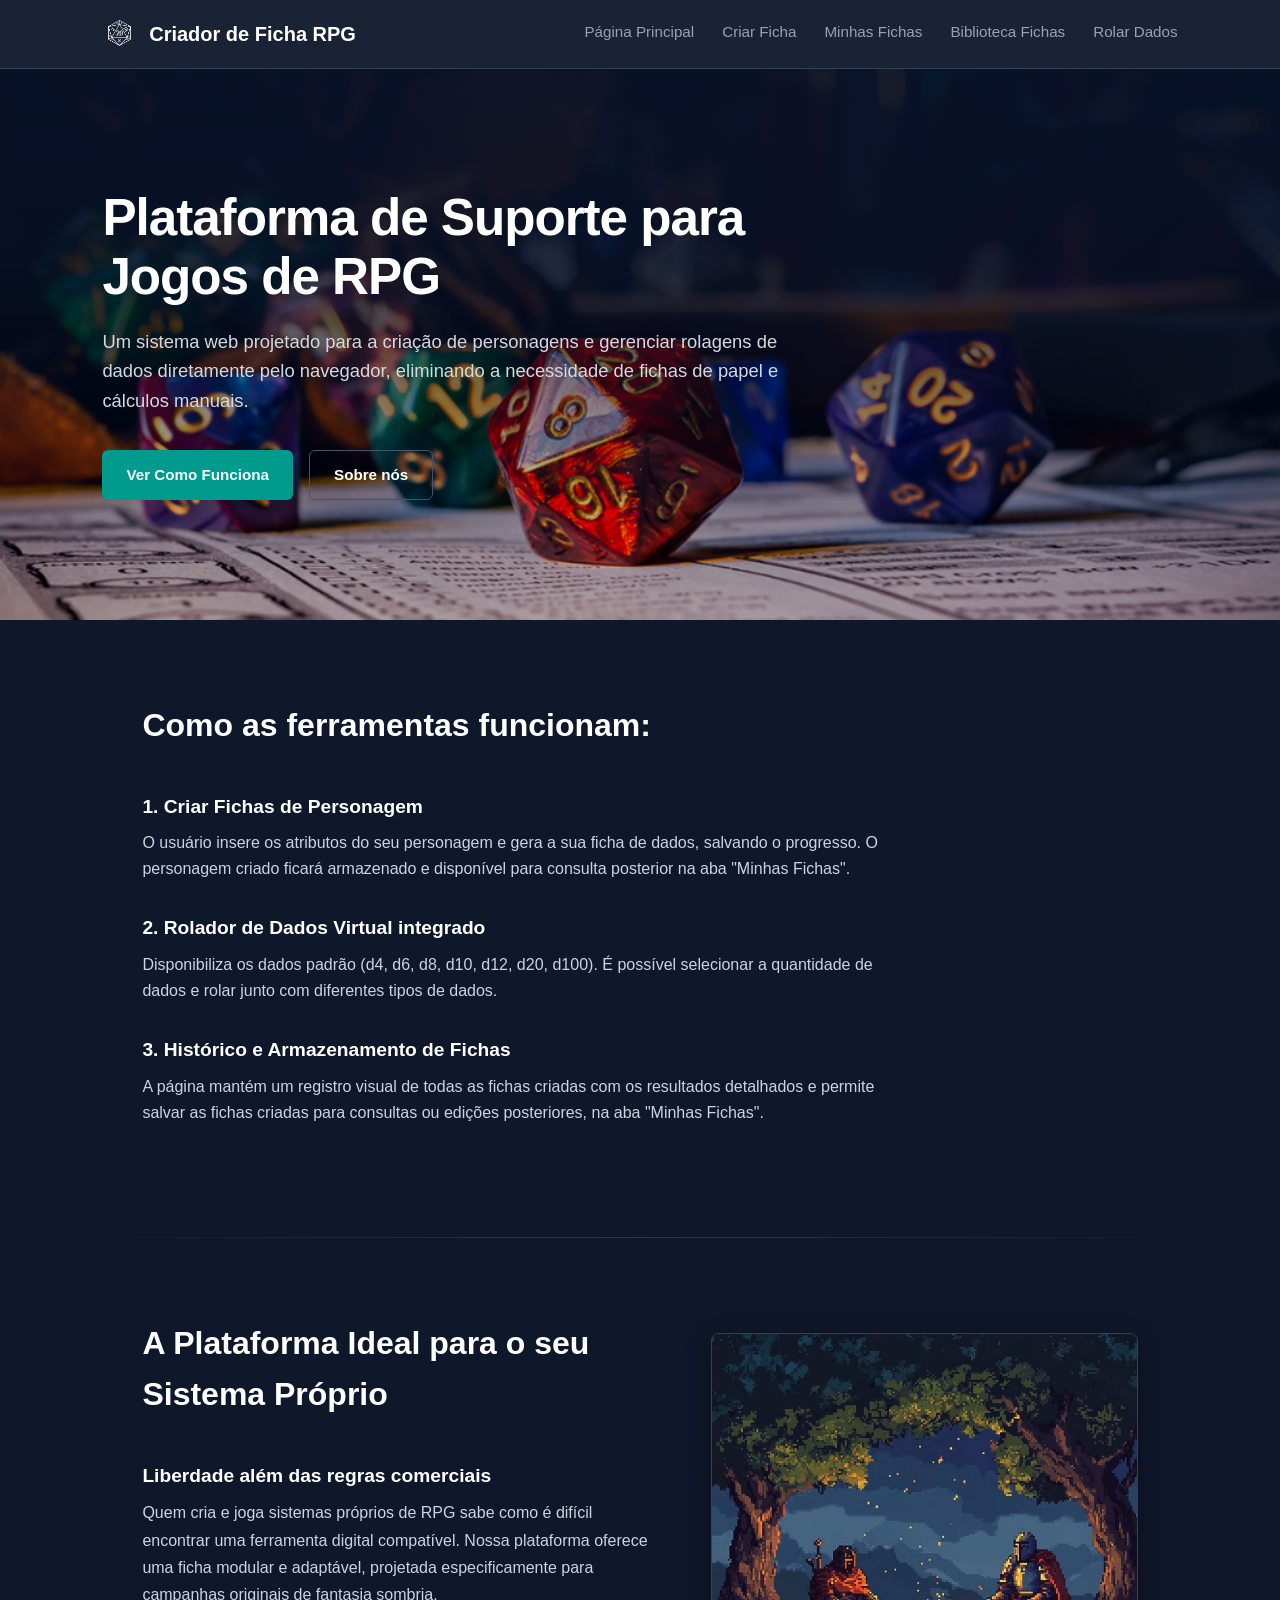
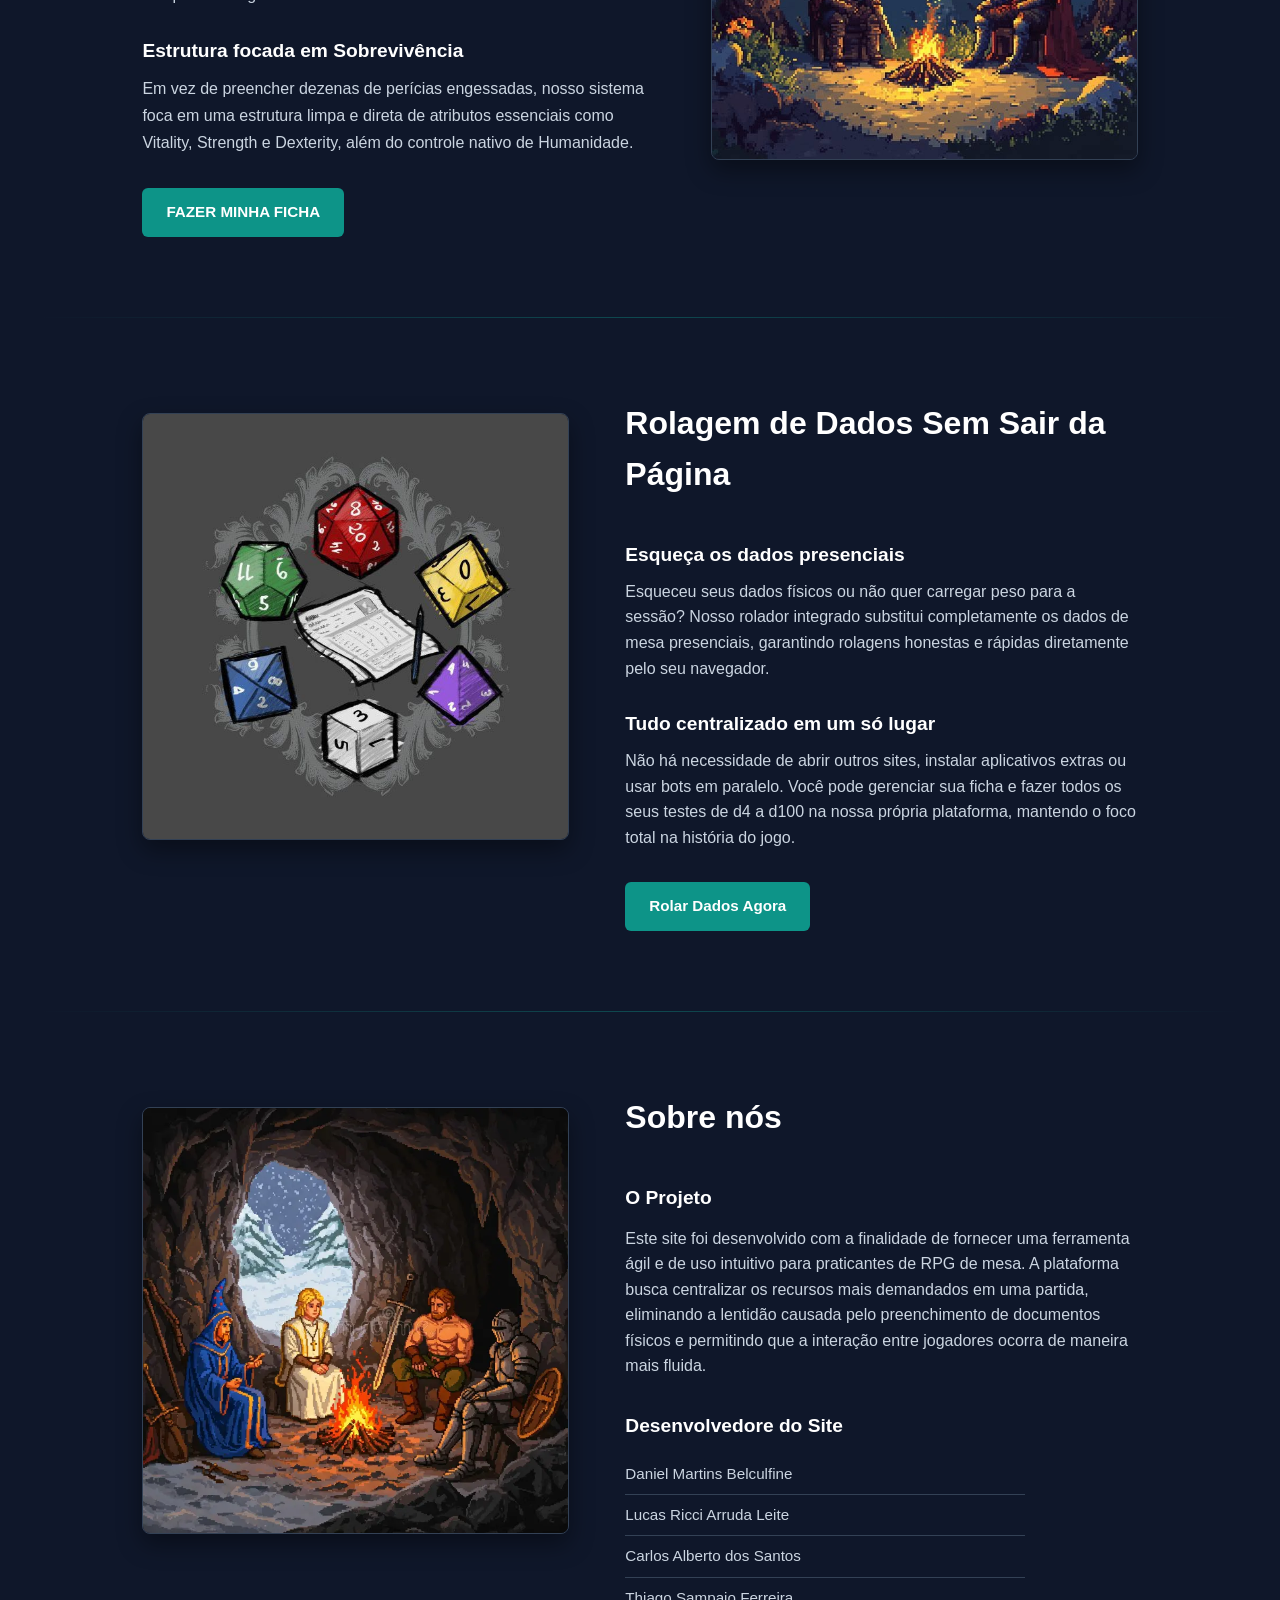
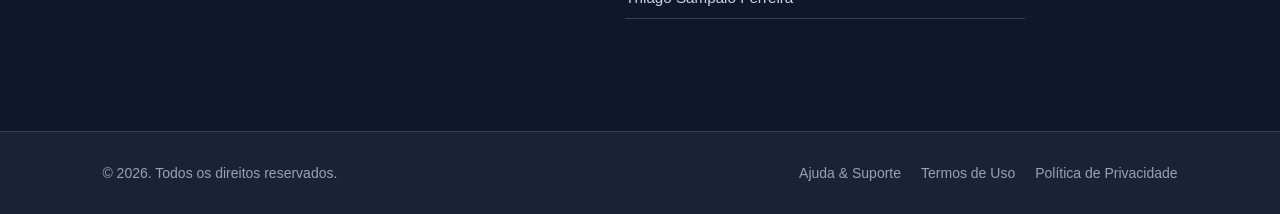
==== commit bbb7f3b1: "1.4.0 - fix minhasFichas & added view, edit, clone buttons" ====
--- a/index.html
+++ b/index.html
@@ -1,151 +1,127 @@
-<!DOCTYPE html>
-<html lang="pt-BR">
-<head>
-    <meta charset="UTF-8">
-    <meta name="viewport" content="width=device-width, initial-scale=1.0">
-    <title>Criador de Ficha RPG</title>
-
-    <meta name="description" content="Monte e gerencie suas fichas de RPG de forma rápida e intuitiva. Escolha seu sistema favorito, distribua pontos e jogue online sem complicações!">
-    <meta name="keywords" content="ficha de rpg online, criador de ficha rpg, gerador de personagem rpg, dnd 5e, tormenta20">
-    
-    <meta property="og:title" content="Criador de Ficha RPG Online | Monte Personagens Grátis" />
-    <meta property="og:description" content="Monte e gerencie suas fichas de RPG de forma rápida e intuitiva. Escolha seu sistema favorito e role os dados!" />
-    <meta property="og:image" content="https://vercel.app" />
-    <meta property="og:url" content="https://vercel.app" />
-    <meta property="og:type" content="website" />
-    <meta property="og:locale" content="pt_BR" />
-
-    <link rel="stylesheet" href="./stylesheets/index.css">
-</head>
-<body>
-
-    <header class="site-header">
-        <div class="logo">
-            <span class="logo-img"> <img src="./Img_folder/d20-certo-sem-fundo.png" alt="imagem de d20"></span>
-            <span class="logo-texto">Criador de Ficha RPG</span>
-        </div>
-        <div class="cta-buttons">
-            <a href="index.html" class="btn">Página Principal</a>
-            <a href="./pages/criarFichas.html" class="btn btn-primary">Criar Ficha</a>
-            <a href="./pages/minhasFichas.html" class="btn btn-secondary">Minhas Fichas</a>
-            <a href="./pages/bibliotecaFichas.html" class="btn btn-secondary">Biblioteca Fichas</a>
-            <a href="./pages/dados.html" class="btn btn-terciary">Rolar Dados</a>
-        </div>
-    </header>
-
-        <main class="principal">
-
-        <section class="conteudo-principal">
-            <h1>Plataforma de Suporte para Jogos de RPG</h1>
-            <p>Um sistema web projetado para a criação de personagens e gerenciar rolagens de dados diretamente pelo navegador, eliminando a necessidade de fichas de papel e cálculos manuais.</p>
-            <div class="acoes-principais">
-                <a href="#como-funciona" class="botao-saiba-mais">Ver Como Funciona</a>
-                <a href="#quem-somos" class="botao-quem-somos">Sobre nós</a>
-            </div>
-        </section>
-
-        <!-- SEÇÃO 1: COMO FUNCIONA -->
-        <section id="como-funciona" class="secao-explicativa">
-            <h2>Como as ferramentas funcionam:</h2>
-            <div class="bloco-recurso">
-                <h3>1. Criar Fichas de Personagem</h3>
-                <p>O usuário insere os atributos do seu personagem e gera a sua ficha de dados, salvando o progresso. O personagem criado ficará armazenado e disponível para consulta posterior na aba "Minhas Fichas".</p>    
-            </div>
-            <div class="bloco-recurso">
-                <h3>2. Rolador de Dados Virtual integrado</h3>
-                <p>Disponibiliza os dados padrão (d4, d6, d8, d10, d12, d20, d100). É possível selecionar a quantidade de dados e rolar junto com diferentes tipos de dados.</p>
-            </div>
-            <div class="bloco-recurso">
-                <h3>3. Histórico e Armazenamento de Fichas</h3>
-                <p>A página mantém um registro visual de todas as fichas criadas com os resultados detalhados e permite salvar as fichas criadas para consultas ou edições posteriores, na aba "Minhas Fichas".</p>
-            </div>
-        </section>
-
-        <!-- SEÇÃO 2: SISTEMA EXCLUSIVO -->
-        <section id="sistema-exclusivo" class="secao-explicativa-dupla">
-            <div class="conteudo-lado">
-                <h2>A Plataforma Ideal para o seu Sistema Próprio</h2>
-                <div class="bloco-recurso">
-                    <h3>Liberdade além das regras comerciais</h3>
-                    <p>Quem cria e joga sistemas próprios de RPG sabe como é difícil encontrar uma ferramenta digital compatível. Nossa plataforma oferece uma ficha modular e adaptável, projetada especificamente para campanhas originais de fantasia sombria.</p>
-                </div>
-                <div class="bloco-recurso">
-                    <h3>Estrutura focada em Sobrevivência</h3>
-                    <p>Em vez de preencher dezenas de perícias engessadas, nosso sistema foca em uma estrutura limpa e direta de atributos essenciais como Vitality, Strength e Dexterity, além do controle nativo de Humanidade.</p>
-                </div>
-                <div class="alinhamento-botao">
-                    <a href="./pages/criarFichas.html" class="botao-sistema-destaque">FAZER MINHA FICHA</a>
-                </div>
-            </div>
-            <div class="imagem-lado">
-                <img src="./Img_folder/medieval.jpg" alt="Ilustração de rpg medieval">
-            </div>
-        </section>
-
-                <!-- SEÇÃO: ROLADOR DE DADOS (IMAGEM NA ESQUERDA) -->
-        <section id="rolador-dados" class="secao-dados-dupla">
-        
-            <div class="imagem-dados">
-                <img src="./Img_folder/dados-parte.jpg" alt="Dados de RPG virtuais rolando na tela">
-            </div>
-
-            <div class="conteudo-dados">
-                <h2>Rolagem de Dados Sem Sair da Página</h2>
-            
-                <div class="bloco-recurso">
-                    <h3>Esqueça os dados presenciais</h3>
-                    <p>Esqueceu seus dados físicos ou não quer carregar peso para a sessão? Nosso rolador integrado substitui completamente os dados de mesa presenciais, garantindo rolagens honestas e rápidas diretamente pelo seu navegador.</p>
-                </div>
-
-                <div class="bloco-recurso">
-                    <h3>Tudo centralizado em um só lugar</h3>
-                    <p>Não há necessidade de abrir outros sites, instalar aplicativos extras ou usar bots em paralelo. Você pode gerenciar sua ficha e fazer todos os seus testes de d4 a d100 na nossa própria plataforma, mantendo o foco total na história do jogo.</p>
-                </div>
-
-                <div class="alinhamento-botao">
-                    <a href="./pages/dados.html" class="botao-dados-destaque">Rolar Dados Agora</a>
-                </div>
-            </div>
-
-        </section>
-
-
-        <!-- SEÇÃO 3: SOBRE NÓS -->
-        <section id="quem-somos" class="sobre-nos">
-            <div class="imagem-sobre">
-                <img src="./Img_folder/grupo.webp" alt="Imagem de personagens de rpg em grupo">
-            </div>
-            <div class="conteudo-sobre">
-                <h2>Sobre nós</h2>
-                <div class="sub-bloco-sobre">
-                    <h3>O Projeto</h3>
-                    <p>Este site foi desenvolvido com a finalidade de fornecer uma ferramenta ágil e de uso intuitivo para praticantes de RPG de mesa. A plataforma busca centralizar os recursos mais demandados em uma partida, eliminando a lentidão causada pelo preenchimento de documentos físicos e permitindo que a interação entre jogadores ocorra de maneira mais fluida.</p>
-                </div>
-                <div class="sub-bloco-sobre">
-                    <h3>Desenvolvedore do Site</h3>
-                    <ul class="lista-integrantes">
-                        <li>Daniel Martins Belculfine</li>
-                        <li>Lucas Ricci Arruda Leite</li>
-                        <li>Carlos Alberto dos Santos</li>
-                        <li>Thiago Sampaio Ferreira</li>
-                    </ul>
-                </div>
-            </div>
-        </section>
-
-    </main>
-
-</body>
-
-    <footer class="rodape">
-        <div class="texto">
-            <p>&copy; 2026 . Todos os direitos reservados.</p>
-        </div>
-
-        <div class="links-rodape">
-            <a href="documentos/ajuda_e_suporte.pdf" target="_blank">Ajuda & Suporte</a>
-            <a href="documentos/termos_de_uso_(1).pdf" target="_blank">Termos de Uso</a>
-            <a href="documentos/politicaPrivacidade.pdf" target="_blank">Política de Privacidade</a>
-        </div>
-    </footer>
+<!DOCTYPE html>
+<html lang="pt-BR">
+<head>
+    <meta charset="UTF-8">
+    <meta name="viewport" content="width=device-width, initial-scale=1.0">
+    <title>Criador de Ficha RPG</title>
+
+    <meta name="description" content="Monte e gerencie suas fichas de RPG de forma rápida e intuitiva. Escolha seu sistema favorito, distribua pontos e jogue online sem complicações!">
+    <meta name="keywords" content="ficha de rpg online, criador de ficha rpg, gerador de personagem rpg, dnd 5e, tormenta20">
+    
+    <meta property="og:title" content="Criador de Ficha RPG Online | Monte Personagens Grátis" />
+    <meta property="og:description" content="Monte e gerencie suas fichas de RPG de forma rápida e intuitiva. Escolha seu sistema favorito e role os dados!" />
+    <meta property="og:image" content="https://vercel.app" />
+    <meta property="og:url" content="https://vercel.app" />
+    <meta property="og:type" content="website" />
+    <meta property="og:locale" content="pt_BR" />
+
+    <link rel="stylesheet" href="./stylesheets/index.css">
+    <script type="module" src="./scripts/loader.js"></script>
+</head>
+<body>
+
+    <div data-component="comp-header-index"></div>
+
+    <main class="principal">
+
+        <section class="conteudo-principal">
+            <h1>Plataforma de Suporte para Jogos de RPG</h1>
+            <p>Um sistema web projetado para a criação de personagens e gerenciar rolagens de dados diretamente pelo navegador, eliminando a necessidade de fichas de papel e cálculos manuais.</p>
+            <div class="acoes-principais">
+                <a href="#como-funciona" class="botao-saiba-mais">Ver Como Funciona</a>
+                <a href="#quem-somos" class="botao-quem-somos">Sobre nós</a>
+            </div>
+        </section>
+
+        <!-- SEÇÃO 1: COMO FUNCIONA -->
+        <section id="como-funciona" class="secao-explicativa">
+            <h2>Como as ferramentas funcionam:</h2>
+            <div class="bloco-recurso">
+                <h3>1. Criar Fichas de Personagem</h3>
+                <p>O usuário insere os atributos do seu personagem e gera a sua ficha de dados, salvando o progresso. O personagem criado ficará armazenado e disponível para consulta posterior na aba "Minhas Fichas".</p>    
+            </div>
+            <div class="bloco-recurso">
+                <h3>2. Rolador de Dados Virtual integrado</h3>
+                <p>Disponibiliza os dados padrão (d4, d6, d8, d10, d12, d20, d100). É possível selecionar a quantidade de dados e rolar junto com diferentes tipos de dados.</p>
+            </div>
+            <div class="bloco-recurso">
+                <h3>3. Histórico e Armazenamento de Fichas</h3>
+                <p>A página mantém um registro visual de todas as fichas criadas com os resultados detalhados e permite salvar as fichas criadas para consultas ou edições posteriores, na aba "Minhas Fichas".</p>
+            </div>
+        </section>
+
+        <!-- SEÇÃO 2: SISTEMA EXCLUSIVO -->
+        <section id="sistema-exclusivo" class="secao-explicativa-dupla">
+            <div class="conteudo-lado">
+                <h2>A Plataforma Ideal para o seu Sistema Próprio</h2>
+                <div class="bloco-recurso">
+                    <h3>Liberdade além das regras comerciais</h3>
+                    <p>Quem cria e joga sistemas próprios de RPG sabe como é difícil encontrar uma ferramenta digital compatível. Nossa plataforma oferece uma ficha modular e adaptável, projetada especificamente para campanhas originais de fantasia sombria.</p>
+                </div>
+                <div class="bloco-recurso">
+                    <h3>Estrutura focada em Sobrevivência</h3>
+                    <p>Em vez de preencher dezenas de perícias engessadas, nosso sistema foca em uma estrutura limpa e direta de atributos essenciais como Vitality, Strength e Dexterity, além do controle nativo de Humanidade.</p>
+                </div>
+                <div class="alinhamento-botao">
+                    <a href="./pages/criarFichas.html" class="botao-sistema-destaque">FAZER MINHA FICHA</a>
+                </div>
+            </div>
+            <div class="imagem-lado">
+                <img src="./Img_folder/medieval.jpg" alt="Ilustração de rpg medieval">
+            </div>
+        </section>
+
+                <!-- SEÇÃO: ROLADOR DE DADOS (IMAGEM NA ESQUERDA) -->
+        <section id="rolador-dados" class="secao-dados-dupla">
+        
+            <div class="imagem-dados">
+                <img src="./Img_folder/dados-parte.jpg" alt="Dados de RPG virtuais rolando na tela">
+            </div>
+
+            <div class="conteudo-dados">
+                <h2>Rolagem de Dados Sem Sair da Página</h2>
+            
+                <div class="bloco-recurso">
+                    <h3>Esqueça os dados presenciais</h3>
+                    <p>Esqueceu seus dados físicos ou não quer carregar peso para a sessão? Nosso rolador integrado substitui completamente os dados de mesa presenciais, garantindo rolagens honestas e rápidas diretamente pelo seu navegador.</p>
+                </div>
+
+                <div class="bloco-recurso">
+                    <h3>Tudo centralizado em um só lugar</h3>
+                    <p>Não há necessidade de abrir outros sites, instalar aplicativos extras ou usar bots em paralelo. Você pode gerenciar sua ficha e fazer todos os seus testes de d4 a d100 na nossa própria plataforma, mantendo o foco total na história do jogo.</p>
+                </div>
+
+                <div class="alinhamento-botao">
+                    <a href="./pages/dados.html" class="botao-dados-destaque">Rolar Dados Agora</a>
+                </div>
+            </div>
+
+        </section>
+
+
+        <!-- SEÇÃO 3: SOBRE NÓS -->
+        <section id="quem-somos" class="sobre-nos">
+            <div class="imagem-sobre">
+                <img src="./Img_folder/grupo.webp" alt="Imagem de personagens de rpg em grupo">
+            </div>
+            <div class="conteudo-sobre">
+                <h2>Sobre nós</h2>
+                <div class="sub-bloco-sobre">
+                    <h3>O Projeto</h3>
+                    <p>Este site foi desenvolvido com a finalidade de fornecer uma ferramenta ágil e de uso intuitivo para praticantes de RPG de mesa. A plataforma busca centralizar os recursos mais demandados em uma partida, eliminando a lentidão causada pelo preenchimento de documentos físicos e permitindo que a interação entre jogadores ocorra de maneira mais fluida.</p>
+                </div>
+                <div class="sub-bloco-sobre">
+                    <h3>Desenvolvedore do Site</h3>
+                    <ul class="lista-integrantes">
+                        <li>Daniel Martins Belculfine</li>
+                        <li>Lucas Ricci Arruda Leite</li>
+                        <li>Carlos Alberto dos Santos</li>
+                        <li>Thiago Sampaio Ferreira</li>
+                    </ul>
+                </div>
+            </div>
+        </section>
+    </main>
+    <div data-component="comp-footer"></div>
+</body>
 </html>
--- a/stylesheets/index.css
+++ b/stylesheets/index.css
@@ -1,622 +1,622 @@
-/* ==========================================================================
-   1. RESET E CONFIGURAÇÕES GERAIS - TEMA ESCURO
-   ========================================================================== */
-* {
-    margin: 0;
-    padding: 0;
-    box-sizing: border-box;
-    font-family: -apple-system, BlinkMacSystemFont, "Segoe UI", Roboto, Helvetica, Arial, sans-serif;
-}
-
-body {
-    /* Cor de fundo escura global  */
-    background-color: #0f172a; 
-    color: #e2e8f0; 
-    line-height: 1.6;
-}
-
-html {
-    scroll-behavior: smooth; /* Faz a rolagem suave */
-}
-
-/* ==========================================================================
-   2. HEADER (CABEÇALHO) 
-   ========================================================================== */
-.site-header {
-    display: flex;
-    justify-content: space-between;
-    align-items: center;
-    padding: 18px 8%;
-    background-color: #1a2335; 
-    border-bottom: 1px solid #334155; /* Linha divisória sutil */
-    position: sticky;
-    top: 0;
-    z-index: 100;
-}
-
-.logo {
-    display: flex;
-    align-items: center;
-    gap: 12px;
-}
-
-.logo-img img {
-    height: 32px;
-    width: auto;
-    display: block;
-    filter: invert(100%) brightness(1000%);
-}
-
-.logo-texto {
-    font-weight: 700;
-    font-size: 1.25rem;
-    color: #ffffff; 
-}
-
-.cta-buttons {
-    display: flex;
-    gap: 28px;
-    align-items: center;
-}
-
-/* Efeito Underline nos Links do Header - Cor Clara */
-.cta-buttons a {
-    text-decoration: none;
-    color: #94a3b8; 
-    font-size: 0.95rem;
-    font-weight: 500;
-    position: relative;
-    padding-bottom: 4px;
-    transition: color 0.2s ease;
-}
-
-.cta-buttons a::after {
-    content: '';
-    position: absolute;
-    width: 0;
-    height: 2px;
-    bottom: 0;
-    left: 0;
-    background-color: #0d9488; 
-    transition: width 0.25s ease-in-out;
-}
-
-.cta-buttons a:hover {
-    color: #0d9488; 
-}
-
-.cta-buttons a:hover::after {
-    width: 100%;
-}
-
- /* ==========================================================================
-   3. HERO SECTION (BANNER PRINCIPAL)
-   ========================================================================= */
-.conteudo-principal {
-    background-color: #0f172a; 
-
-    background-image: linear-gradient(
-        to bottom, 
-        rgba(15, 23, 42, 0.95) 0%, 
-        rgba(15, 23, 42, 0.85) 35%, 
-        rgba(15, 23, 42, 0.4) 70%, 
-        rgba(15, 23, 42, 0.1) 100%
-    ), 
-    url('../Img_folder/rog-dados.png');
-    
-    background-size: cover;
-    background-position: center;
-    background-repeat: no-repeat;
-    
-    filter: saturate(120%) contrast(105%);
-    
-    color: #ffffff;
-    padding: 120px 8%; 
-    min-height: 520px; 
-    display: flex;
-    flex-direction: column;
-    justify-content: center;
-    
-    position: relative; 
-}
-
-
-.conteudo-principal h1 {
-    font-size: 3.2rem;
-    font-weight: 800;
-    line-height: 1.15;
-    letter-spacing: -0.02em;
-    margin-bottom: 20px;
-    max-width: 800px;
-    color: #ffffff;
-}
-
-.conteudo-principal p {
-    font-size: 1.15rem;
-    color: #d1d5db; 
-    margin-bottom: 35px;
-    max-width: 680px;
-}
-
-
-/* Botões do Hero */
-.acoes-principais {
-    display: flex;
-    gap: 16px;
-}
-
-.botao-saiba-mais, 
-.botao-quem-somos {
-    display: inline-flex;
-    align-items: center;
-    padding: 12px 24px;
-    border-radius: 6px;
-    font-weight: 600;
-    font-size: 0.95rem;
-    text-decoration: none;
-    transition: all 0.2s ease;
-}
-
-/* Botão Principal (Ver Como Funciona) */
-.botao-saiba-mais {
-    background-color: #0d9488; 
-    color: #ffffff;
-    border: none;
-}
-
-.botao-saiba-mais:hover {
-    background-color: #0f766e;
-}
-
-/* Botão Secundário (Sobre nós) */
-.botao-quem-somos {
-    background-color: transparent;
-    color: #ffffff;
-    border: 1px solid #475569;
-}
-
-.botao-quem-somos:hover {
-    background-color: rgba(255, 255, 255, 0.08);
-    border-color: #94a3b8;
-}
-
-/* ==========================================================================
-   3. BOM PARA O SEU SISTEMA
-   ========================================================================== */
-.secao-explicativa-dupla {
-    padding: 80px 8%;
-    max-width: 1200px;
-    margin: 0 auto;
-    display: flex;
-    align-items: flex-start; /* Alinha o topo da imagem com o topo do texto */
-    gap: 56px; 
-}
-
-.conteudo-lado {
-    flex: 1.2; 
-}
-
-/* Espaçamento interno para os blocos de texto não ficarem grudados */
-.conteudo-lado .bloco-recurso {
-    margin-bottom: 28px; /* Dá espaço entre o fim de um parágrafo e o próximo h3 */
-}
-
-.conteudo-lado h3 {
-    font-size: 1.2rem;
-    color: #ffffff;
-    margin-bottom: 8px; /* Afasta o h3 do seu respectivo parágrafo */
-}
-
-.conteudo-lado p {
-    color: #cbd5e1;
-    font-size: 1rem;
-    line-height: 1.7;
-}
-
-/* Lado da Imagem */
-.imagem-lado {
-    flex: 1;
-    display: flex;
-    justify-content: center;
-    margin-top: 15px; /* Ajuste fino para alinhar perfeitamente com a altura do h2 */
-}
-
-.imagem-lado img {
-    width: 100%;
-    max-width: 460px;
-    height: auto;
-    border-radius: 8px; 
-    border: 1px solid #334155; 
-    box-shadow: 0 10px 25px rgba(0, 0, 0, 0.4); 
-    display: block;
-}
-
-/* Forçando a estilização correta do Botão Verde Ciano */
-.alinhamento-botao {
-    margin-top: 32px;
-}
-
-.botao-sistema-destaque {
-    display: inline-flex;
-    align-items: center;
-    padding: 12px 24px;
-    border-radius: 6px;
-    font-weight: 600;
-    font-size: 0.95rem;
-    text-decoration: none ; /* Remove qualquer sublinhado roxo */
-    background-color: #0d9488 ; 
-    color: #ffffff ; /* Força o texto branco */
-    border: none;
-    transition: background-color 0.2s ease;
-}
-
-.botao-sistema-destaque:hover {
-    background-color: #0f766e ; /* Hover escurecido igual ao botão saiba mais */
-}
-
-/* Responsividade para Celulares */
-@media (max-width: 992px) {
-    .secao-explicativa-dupla {
-        flex-direction: column;
-        align-items: flex-start; 
-        gap: 40px;
-    }
-    
-    .imagem-lado {
-        width: 100%;
-        margin-top: 0;
-    }
-    
-    .imagem-lado img {
-        max-width: 100%; 
-    }
-}
-
-
-/* ==========================================================================
-   4. SEÇÕES INFORMATIVAS (CONTEÚDO)
-   ========================================================================== */
-.secao-explicativa {
-    padding: 80px 8%;
-    max-width: 1200px;
-    margin: 0 auto;
-    display: flex;
-    flex-direction: column;
-}
-
-.secao-explicativa h2 {
-    font-size: 2rem;
-    color: #ffffff; 
-    margin-bottom: 40px;
-    font-weight: 700;
-}
-
-.bloco-recurso {
-    margin-bottom: 32px;
-}
-
-.bloco-recurso h3 {
-    font-size: 1.2rem;
-    color: #ffffff; 
-    margin-bottom: 8px;
-}
-
-.bloco-recurso p {
-    color: #cbd5e1; 
-    font-size: 1rem;
-    max-width: 750px;
-}
-
-/* ==========================================================================
-   4.1 CONFIGURAÇÃO DA SEÇÃO DUPLA (SISTEMA EXCLUSIVO)
-   ========================================================================== */
-.secao-explicativa-dupla {
-    padding: 80px 8%;
-    max-width: 1200px;
-    margin: 0 auto;
-    display: flex;
-    align-items: flex-start;
-    gap: 56px; 
-}
-
-.secao-explicativa-dupla h2 {
-    font-size: 2rem;
-    color: #ffffff; 
-    margin-bottom: 40px;
-    font-weight: 700;
-}
-
-.conteudo-lado {
-    flex: 1.2; 
-}
-
-.conteudo-lado .bloco-recurso {
-    margin-bottom: 28px; 
-}
-
-.imagem-lado {
-    flex: 1;
-    display: flex;
-    justify-content: center;
-    margin-top: 15px;
-}
-
-.imagem-lado img {
-    width: 100%;
-    max-width: 460px;
-    height: auto;
-    border-radius: 8px; 
-    border: 1px solid #334155; 
-    box-shadow: 0 10px 25px rgba(0, 0, 0, 0.4); 
-    display: block;
-}
-
-.alinhamento-botao {
-    margin-top: 32px;
-}
-
-.botao-sistema-destaque {
-    display: inline-flex;
-    align-items: center;
-    padding: 12px 24px;
-    border-radius: 6px;
-    font-weight: 600;
-    font-size: 0.95rem;
-    text-decoration: none ;
-    background-color: #0d9488 ;
-    color: #ffffff ;
-    border: none;
-    transition: background-color 0.2s ease;
-}
-
-.botao-sistema-destaque:hover {
-    background-color: #0f766e ;
-}
-
-/* ==========================================================================
-   4.3 CONFIGURAÇÃO DA SEÇÃO DE DADOS (IMAGEM NA ESQUERDA)
-   ========================================================================== */
-.secao-dados-dupla {
-    padding: 80px 8%;
-    max-width: 1200px;
-    margin: 0 auto;
-    display: flex;
-    align-items: flex-start;
-    gap: 56px; 
-}
-
-.secao-dados-dupla h2 {
-    font-size: 2rem;
-    color: #ffffff; 
-    margin-bottom: 40px;
-    font-weight: 700;
-}
-
-.conteudo-dados {
-    flex: 1.2; 
-}
-
-.conteudo-dados .bloco-recurso {
-    margin-bottom: 28px; 
-}
-
-.imagem-dados {
-    flex: 1;
-    display: flex;
-    justify-content: center;
-    margin-top: 15px;
-}
-
-.imagem-dados img {
-    width: 100%;
-    max-width: 460px;
-    height: auto;
-    border-radius: 8px; 
-    border: 1px solid #334155; 
-    box-shadow: 0 10px 25px rgba(0, 0, 0, 0.4); 
-    display: block;
-}
-
-.botao-dados-destaque {
-    display: inline-flex;
-    align-items: center;
-    padding: 12px 24px;
-    border-radius: 6px;
-    font-weight: 600;
-    font-size: 0.95rem;
-    text-decoration: none ;
-    background-color: #0d9488 ;
-    color: #ffffff ;
-    border: none;
-    transition: background-color 0.2s ease;
-}
-
-.botao-dados-destaque:hover {
-    background-color: #0f766e ;
-}
-
-/* ==========================================================================
-   4.2 CONFIGURAÇÃO DA SEÇÃO SOBRE NÓS
-   ========================================================================== */
-.sobre-nos {
-    padding: 80px 8%;
-    max-width: 1200px;
-    margin: 0 auto;
-    display: flex;
-    align-items: flex-start; 
-    gap: 56px; 
-}
-
-.sobre-nos h2 {
-    font-size: 2rem;
-    color: #ffffff; 
-    margin-bottom: 40px;
-    font-weight: 700;
-}
-
-.imagem-sobre {
-    flex: 1;
-    display: flex;
-    justify-content: center;
-    margin-top: 15px; 
-}
-
-.imagem-sobre img {
-    width: 100%;
-    max-width: 460px;
-    height: auto;
-    border-radius: 8px;
-    border: 1px solid #334155;
-    box-shadow: 0 10px 25px rgba(0, 0, 0, 0.4);
-    display: block;
-}
-
-.conteudo-sobre {
-    flex: 1.2;
-}
-
-.sub-bloco-sobre {
-    margin-bottom: 32px;
-}
-
-.sub-bloco-sobre h3 {
-    font-size: 1.2rem;
-    color: #ffffff; 
-    margin-bottom: 12px;
-}
-
-.sub-bloco-sobre p {
-    color: #cbd5e1; 
-    font-size: 1rem;
-    max-width: 800px;
-}
-
-.lista-integrantes {
-    list-style: none;
-}
-
-.lista-integrantes li {
-    color: #cbd5e1; 
-    padding: 8px 0;
-    border-bottom: 1px solid #334155; 
-    font-size: 0.95rem;
-    max-width: 400px;
-}
-
-.lista-integrantes li:hover {
-    color: #ffffff;
-    padding-left: 5px;
-    transition: all 0.25s ease;
-    text-shadow: 0 0 8px rgba(13, 148, 136, 0.4);
-}
-
-/* ==========================================================================
-   4.4 LINHAS DIVISÓRIAS EM DEGRADÊ
-   ========================================================================== */
-
-/* Linha entre: Como Funciona e Sistema Próprio */
-.secao-explicativa + .secao-explicativa-dupla {
-    border-top: 1px solid transparent;
-    border-image: linear-gradient(
-        to right, 
-        rgba(51, 65, 85, 0) 0%, 
-        rgba(13, 148, 136, 0.4) 50%, 
-        rgba(51, 65, 85, 0) 100%
-    ) 1;
-}
-
-/* Linha entre: Sistema Próprio e Rolador de Dados */
-.secao-explicativa-dupla + .secao-dados-dupla {
-    border-top: 1px solid transparent;
-    border-image: linear-gradient(
-        to right, 
-        rgba(51, 65, 85, 0) 0%, 
-        rgba(13, 148, 136, 0.4) 50%, 
-        rgba(51, 65, 85, 0) 100%
-    ) 1;
-}
-
-/* Linha entre: Rolador de Dados e Sobre Nós */
-.secao-dados-dupla + .sobre-nos {
-    border-top: 1px solid transparent;
-    border-image: linear-gradient(
-        to right, 
-        rgba(51, 65, 85, 0) 0%, 
-        rgba(13, 148, 136, 0.4) 50%, 
-        rgba(51, 65, 85, 0) 100%
-    ) 1;
-}
-
-/* ==========================================================================
-   5. RODAPÉ (FOOTER) - Tema Escuro
-   ========================================================================== */
-.rodape {
-    display: flex;
-    justify-content: space-between;
-    align-items: center;
-    padding: 30px 8%;
-    border-top: 1px solid #334155; 
-    background-color: #1a2335; 
-    font-size: 0.875rem;
-    color: #94a3b8; 
-}
-
-.links-rodape {
-    display: flex;
-    gap: 20px;
-}
-
-.links-rodape a {
-    color: #94a3b8; 
-    text-decoration: none;
-    transition: color 0.2s ease;
-}
-
-.links-rodape a:hover {
-    color: #0d9488; 
-}
-
-/* ==========================================================================
-   6. RESPONSIVIDADE
-   ========================================================================== */
-@media (max-width: 768px) {
-    .site-header {
-        flex-direction: column;
-        gap: 15px;
-        padding: 15px;
-    }
-
-    .cta-buttons {
-        flex-wrap: wrap;
-        justify-content: center;
-        gap: 16px;
-    }
-
-    .conteudo-principal h1 {
-        font-size: 2.2rem;
-    }
-
-    .secao-explicativa, 
-    .sobre-nos {
-        padding: 50px 5%;
-    }
-
-    .rodape {
-        flex-direction: column;
-        gap: 15px;
-        text-align: center;
-        padding: 20px 5%;
-    }
-}
-
-@media (max-width: 600px) {
-    h1 {
-        font-size: 2rem;
-    }
-    .cta-buttons {
-        flex-direction: column;
-    }
-    .btn {
-        width: 100%;
-    }
+/* ==========================================================================
+   1. RESET E CONFIGURAÇÕES GERAIS - TEMA ESCURO
+   ========================================================================== */
+* {
+    margin: 0;
+    padding: 0;
+    box-sizing: border-box;
+    font-family: -apple-system, BlinkMacSystemFont, "Segoe UI", Roboto, Helvetica, Arial, sans-serif;
+}
+
+body {
+    /* Cor de fundo escura global  */
+    background-color: #0f172a; 
+    color: #e2e8f0; 
+    line-height: 1.6;
+}
+
+html {
+    scroll-behavior: smooth; /* Faz a rolagem suave */
+}
+
+/* ==========================================================================
+   2. HEADER (CABEÇALHO) 
+   ========================================================================== */
+.site-header {
+    display: flex;
+    justify-content: space-between;
+    align-items: center;
+    padding: 18px 8%;
+    background-color: #1a2335; 
+    border-bottom: 1px solid #334155; /* Linha divisória sutil */
+    position: sticky;
+    top: 0;
+    z-index: 100;
+}
+
+.logo {
+    display: flex;
+    align-items: center;
+    gap: 12px;
+}
+
+.logo-img img {
+    height: 32px;
+    width: auto;
+    display: block;
+    filter: invert(100%) brightness(1000%);
+}
+
+.logo-texto {
+    font-weight: 700;
+    font-size: 1.25rem;
+    color: #ffffff; 
+}
+
+.cta-buttons {
+    display: flex;
+    gap: 28px;
+    align-items: center;
+}
+
+/* Efeito Underline nos Links do Header - Cor Clara */
+.cta-buttons a {
+    text-decoration: none;
+    color: #94a3b8; 
+    font-size: 0.95rem;
+    font-weight: 500;
+    position: relative;
+    padding-bottom: 4px;
+    transition: color 0.2s ease;
+}
+
+.cta-buttons a::after {
+    content: '';
+    position: absolute;
+    width: 0;
+    height: 2px;
+    bottom: 0;
+    left: 0;
+    background-color: #0d9488; 
+    transition: width 0.25s ease-in-out;
+}
+
+.cta-buttons a:hover {
+    color: #0d9488; 
+}
+
+.cta-buttons a:hover::after {
+    width: 100%;
+}
+
+ /* ==========================================================================
+   3. HERO SECTION (BANNER PRINCIPAL)
+   ========================================================================= */
+.conteudo-principal {
+    background-color: #0f172a; 
+
+    background-image: linear-gradient(
+        to bottom, 
+        rgba(15, 23, 42, 0.95) 0%, 
+        rgba(15, 23, 42, 0.85) 35%, 
+        rgba(15, 23, 42, 0.4) 70%, 
+        rgba(15, 23, 42, 0.1) 100%
+    ), 
+    url('../Img_folder/rog-dados.png');
+    
+    background-size: cover;
+    background-position: center;
+    background-repeat: no-repeat;
+    
+    filter: saturate(120%) contrast(105%);
+    
+    color: #ffffff;
+    padding: 120px 8%; 
+    min-height: 520px; 
+    display: flex;
+    flex-direction: column;
+    justify-content: center;
+    
+    position: relative; 
+}
+
+
+.conteudo-principal h1 {
+    font-size: 3.2rem;
+    font-weight: 800;
+    line-height: 1.15;
+    letter-spacing: -0.02em;
+    margin-bottom: 20px;
+    max-width: 800px;
+    color: #ffffff;
+}
+
+.conteudo-principal p {
+    font-size: 1.15rem;
+    color: #d1d5db; 
+    margin-bottom: 35px;
+    max-width: 680px;
+}
+
+
+/* Botões do Hero */
+.acoes-principais {
+    display: flex;
+    gap: 16px;
+}
+
+.botao-saiba-mais, 
+.botao-quem-somos {
+    display: inline-flex;
+    align-items: center;
+    padding: 12px 24px;
+    border-radius: 6px;
+    font-weight: 600;
+    font-size: 0.95rem;
+    text-decoration: none;
+    transition: all 0.2s ease;
+}
+
+/* Botão Principal (Ver Como Funciona) */
+.botao-saiba-mais {
+    background-color: #0d9488; 
+    color: #ffffff;
+    border: none;
+}
+
+.botao-saiba-mais:hover {
+    background-color: #0f766e;
+}
+
+/* Botão Secundário (Sobre nós) */
+.botao-quem-somos {
+    background-color: transparent;
+    color: #ffffff;
+    border: 1px solid #475569;
+}
+
+.botao-quem-somos:hover {
+    background-color: rgba(255, 255, 255, 0.08);
+    border-color: #94a3b8;
+}
+
+/* ==========================================================================
+   3. BOM PARA O SEU SISTEMA
+   ========================================================================== */
+.secao-explicativa-dupla {
+    padding: 80px 8%;
+    max-width: 1200px;
+    margin: 0 auto;
+    display: flex;
+    align-items: flex-start; /* Alinha o topo da imagem com o topo do texto */
+    gap: 56px; 
+}
+
+.conteudo-lado {
+    flex: 1.2; 
+}
+
+/* Espaçamento interno para os blocos de texto não ficarem grudados */
+.conteudo-lado .bloco-recurso {
+    margin-bottom: 28px; /* Dá espaço entre o fim de um parágrafo e o próximo h3 */
+}
+
+.conteudo-lado h3 {
+    font-size: 1.2rem;
+    color: #ffffff;
+    margin-bottom: 8px; /* Afasta o h3 do seu respectivo parágrafo */
+}
+
+.conteudo-lado p {
+    color: #cbd5e1;
+    font-size: 1rem;
+    line-height: 1.7;
+}
+
+/* Lado da Imagem */
+.imagem-lado {
+    flex: 1;
+    display: flex;
+    justify-content: center;
+    margin-top: 15px; /* Ajuste fino para alinhar perfeitamente com a altura do h2 */
+}
+
+.imagem-lado img {
+    width: 100%;
+    max-width: 460px;
+    height: auto;
+    border-radius: 8px; 
+    border: 1px solid #334155; 
+    box-shadow: 0 10px 25px rgba(0, 0, 0, 0.4); 
+    display: block;
+}
+
+/* Forçando a estilização correta do Botão Verde Ciano */
+.alinhamento-botao {
+    margin-top: 32px;
+}
+
+.botao-sistema-destaque {
+    display: inline-flex;
+    align-items: center;
+    padding: 12px 24px;
+    border-radius: 6px;
+    font-weight: 600;
+    font-size: 0.95rem;
+    text-decoration: none ; /* Remove qualquer sublinhado roxo */
+    background-color: #0d9488 ; 
+    color: #ffffff ; /* Força o texto branco */
+    border: none;
+    transition: background-color 0.2s ease;
+}
+
+.botao-sistema-destaque:hover {
+    background-color: #0f766e ; /* Hover escurecido igual ao botão saiba mais */
+}
+
+/* Responsividade para Celulares */
+@media (max-width: 992px) {
+    .secao-explicativa-dupla {
+        flex-direction: column;
+        align-items: flex-start; 
+        gap: 40px;
+    }
+    
+    .imagem-lado {
+        width: 100%;
+        margin-top: 0;
+    }
+    
+    .imagem-lado img {
+        max-width: 100%; 
+    }
+}
+
+
+/* ==========================================================================
+   4. SEÇÕES INFORMATIVAS (CONTEÚDO)
+   ========================================================================== */
+.secao-explicativa {
+    padding: 80px 8%;
+    max-width: 1200px;
+    margin: 0 auto;
+    display: flex;
+    flex-direction: column;
+}
+
+.secao-explicativa h2 {
+    font-size: 2rem;
+    color: #ffffff; 
+    margin-bottom: 40px;
+    font-weight: 700;
+}
+
+.bloco-recurso {
+    margin-bottom: 32px;
+}
+
+.bloco-recurso h3 {
+    font-size: 1.2rem;
+    color: #ffffff; 
+    margin-bottom: 8px;
+}
+
+.bloco-recurso p {
+    color: #cbd5e1; 
+    font-size: 1rem;
+    max-width: 750px;
+}
+
+/* ==========================================================================
+   4.1 CONFIGURAÇÃO DA SEÇÃO DUPLA (SISTEMA EXCLUSIVO)
+   ========================================================================== */
+.secao-explicativa-dupla {
+    padding: 80px 8%;
+    max-width: 1200px;
+    margin: 0 auto;
+    display: flex;
+    align-items: flex-start;
+    gap: 56px; 
+}
+
+.secao-explicativa-dupla h2 {
+    font-size: 2rem;
+    color: #ffffff; 
+    margin-bottom: 40px;
+    font-weight: 700;
+}
+
+.conteudo-lado {
+    flex: 1.2; 
+}
+
+.conteudo-lado .bloco-recurso {
+    margin-bottom: 28px; 
+}
+
+.imagem-lado {
+    flex: 1;
+    display: flex;
+    justify-content: center;
+    margin-top: 15px;
+}
+
+.imagem-lado img {
+    width: 100%;
+    max-width: 460px;
+    height: auto;
+    border-radius: 8px; 
+    border: 1px solid #334155; 
+    box-shadow: 0 10px 25px rgba(0, 0, 0, 0.4); 
+    display: block;
+}
+
+.alinhamento-botao {
+    margin-top: 32px;
+}
+
+.botao-sistema-destaque {
+    display: inline-flex;
+    align-items: center;
+    padding: 12px 24px;
+    border-radius: 6px;
+    font-weight: 600;
+    font-size: 0.95rem;
+    text-decoration: none ;
+    background-color: #0d9488 ;
+    color: #ffffff ;
+    border: none;
+    transition: background-color 0.2s ease;
+}
+
+.botao-sistema-destaque:hover {
+    background-color: #0f766e ;
+}
+
+/* ==========================================================================
+   4.3 CONFIGURAÇÃO DA SEÇÃO DE DADOS (IMAGEM NA ESQUERDA)
+   ========================================================================== */
+.secao-dados-dupla {
+    padding: 80px 8%;
+    max-width: 1200px;
+    margin: 0 auto;
+    display: flex;
+    align-items: flex-start;
+    gap: 56px; 
+}
+
+.secao-dados-dupla h2 {
+    font-size: 2rem;
+    color: #ffffff; 
+    margin-bottom: 40px;
+    font-weight: 700;
+}
+
+.conteudo-dados {
+    flex: 1.2; 
+}
+
+.conteudo-dados .bloco-recurso {
+    margin-bottom: 28px; 
+}
+
+.imagem-dados {
+    flex: 1;
+    display: flex;
+    justify-content: center;
+    margin-top: 15px;
+}
+
+.imagem-dados img {
+    width: 100%;
+    max-width: 460px;
+    height: auto;
+    border-radius: 8px; 
+    border: 1px solid #334155; 
+    box-shadow: 0 10px 25px rgba(0, 0, 0, 0.4); 
+    display: block;
+}
+
+.botao-dados-destaque {
+    display: inline-flex;
+    align-items: center;
+    padding: 12px 24px;
+    border-radius: 6px;
+    font-weight: 600;
+    font-size: 0.95rem;
+    text-decoration: none ;
+    background-color: #0d9488 ;
+    color: #ffffff ;
+    border: none;
+    transition: background-color 0.2s ease;
+}
+
+.botao-dados-destaque:hover {
+    background-color: #0f766e ;
+}
+
+/* ==========================================================================
+   4.2 CONFIGURAÇÃO DA SEÇÃO SOBRE NÓS
+   ========================================================================== */
+.sobre-nos {
+    padding: 80px 8%;
+    max-width: 1200px;
+    margin: 0 auto;
+    display: flex;
+    align-items: flex-start; 
+    gap: 56px; 
+}
+
+.sobre-nos h2 {
+    font-size: 2rem;
+    color: #ffffff; 
+    margin-bottom: 40px;
+    font-weight: 700;
+}
+
+.imagem-sobre {
+    flex: 1;
+    display: flex;
+    justify-content: center;
+    margin-top: 15px; 
+}
+
+.imagem-sobre img {
+    width: 100%;
+    max-width: 460px;
+    height: auto;
+    border-radius: 8px;
+    border: 1px solid #334155;
+    box-shadow: 0 10px 25px rgba(0, 0, 0, 0.4);
+    display: block;
+}
+
+.conteudo-sobre {
+    flex: 1.2;
+}
+
+.sub-bloco-sobre {
+    margin-bottom: 32px;
+}
+
+.sub-bloco-sobre h3 {
+    font-size: 1.2rem;
+    color: #ffffff; 
+    margin-bottom: 12px;
+}
+
+.sub-bloco-sobre p {
+    color: #cbd5e1; 
+    font-size: 1rem;
+    max-width: 800px;
+}
+
+.lista-integrantes {
+    list-style: none;
+}
+
+.lista-integrantes li {
+    color: #cbd5e1; 
+    padding: 8px 0;
+    border-bottom: 1px solid #334155; 
+    font-size: 0.95rem;
+    max-width: 400px;
+}
+
+.lista-integrantes li:hover {
+    color: #ffffff;
+    padding-left: 5px;
+    transition: all 0.25s ease;
+    text-shadow: 0 0 8px rgba(13, 148, 136, 0.4);
+}
+
+/* ==========================================================================
+   4.4 LINHAS DIVISÓRIAS EM DEGRADÊ
+   ========================================================================== */
+
+/* Linha entre: Como Funciona e Sistema Próprio */
+.secao-explicativa + .secao-explicativa-dupla {
+    border-top: 1px solid transparent;
+    border-image: linear-gradient(
+        to right, 
+        rgba(51, 65, 85, 0) 0%, 
+        rgba(13, 148, 136, 0.4) 50%, 
+        rgba(51, 65, 85, 0) 100%
+    ) 1;
+}
+
+/* Linha entre: Sistema Próprio e Rolador de Dados */
+.secao-explicativa-dupla + .secao-dados-dupla {
+    border-top: 1px solid transparent;
+    border-image: linear-gradient(
+        to right, 
+        rgba(51, 65, 85, 0) 0%, 
+        rgba(13, 148, 136, 0.4) 50%, 
+        rgba(51, 65, 85, 0) 100%
+    ) 1;
+}
+
+/* Linha entre: Rolador de Dados e Sobre Nós */
+.secao-dados-dupla + .sobre-nos {
+    border-top: 1px solid transparent;
+    border-image: linear-gradient(
+        to right, 
+        rgba(51, 65, 85, 0) 0%, 
+        rgba(13, 148, 136, 0.4) 50%, 
+        rgba(51, 65, 85, 0) 100%
+    ) 1;
+}
+
+/* ==========================================================================
+   5. RODAPÉ (FOOTER) - Tema Escuro
+   ========================================================================== */
+.rodape {
+    display: flex;
+    justify-content: space-between;
+    align-items: center;
+    padding: 30px 8%;
+    border-top: 1px solid #334155; 
+    background-color: #1a2335; 
+    font-size: 0.875rem;
+    color: #94a3b8; 
+}
+
+.links-rodape {
+    display: flex;
+    gap: 20px;
+}
+
+.links-rodape a {
+    color: #94a3b8; 
+    text-decoration: none;
+    transition: color 0.2s ease;
+}
+
+.links-rodape a:hover {
+    color: #0d9488; 
+}
+
+/* ==========================================================================
+   6. RESPONSIVIDADE
+   ========================================================================== */
+@media (max-width: 768px) {
+    .site-header {
+        flex-direction: column;
+        gap: 15px;
+        padding: 15px;
+    }
+
+    .cta-buttons {
+        flex-wrap: wrap;
+        justify-content: center;
+        gap: 16px;
+    }
+
+    .conteudo-principal h1 {
+        font-size: 2.2rem;
+    }
+
+    .secao-explicativa, 
+    .sobre-nos {
+        padding: 50px 5%;
+    }
+
+    .rodape {
+        flex-direction: column;
+        gap: 15px;
+        text-align: center;
+        padding: 20px 5%;
+    }
+}
+
+@media (max-width: 600px) {
+    h1 {
+        font-size: 2rem;
+    }
+    .cta-buttons {
+        flex-direction: column;
+    }
+    .btn {
+        width: 100%;
+    }
 }
